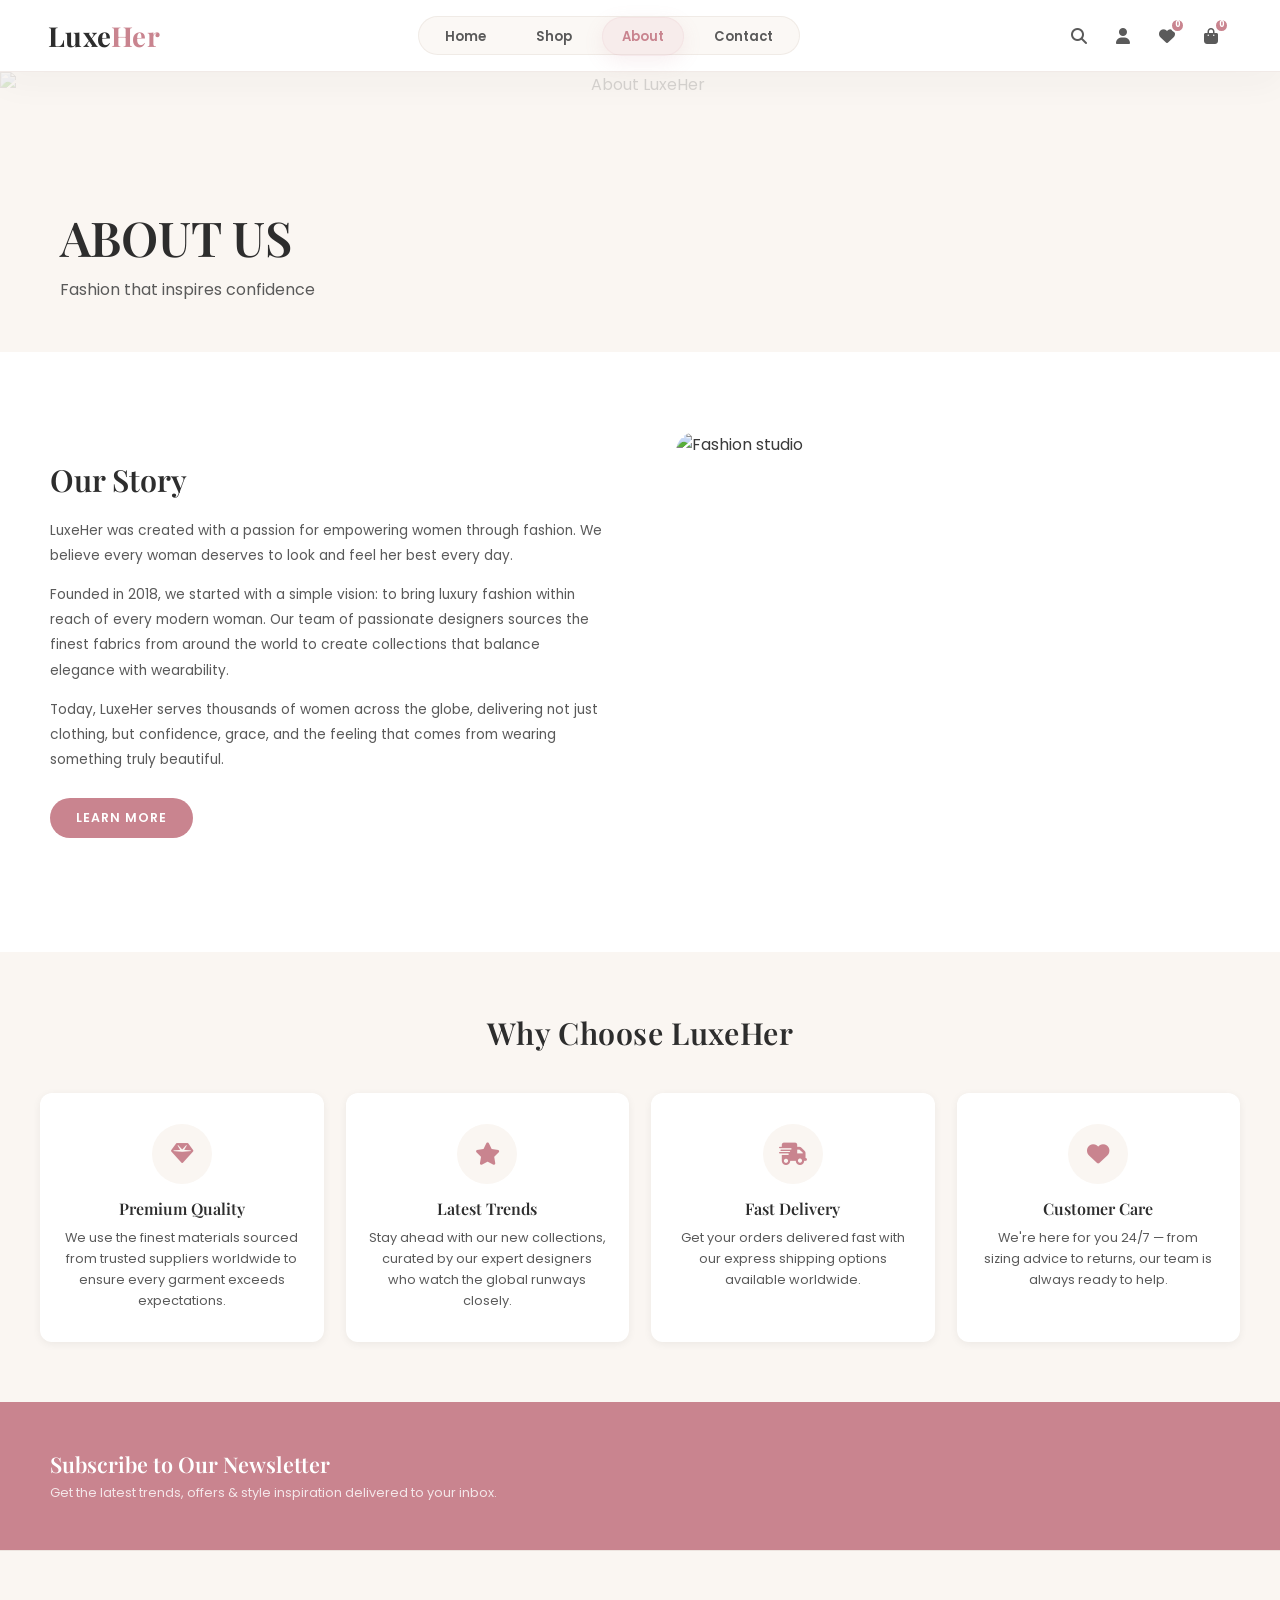
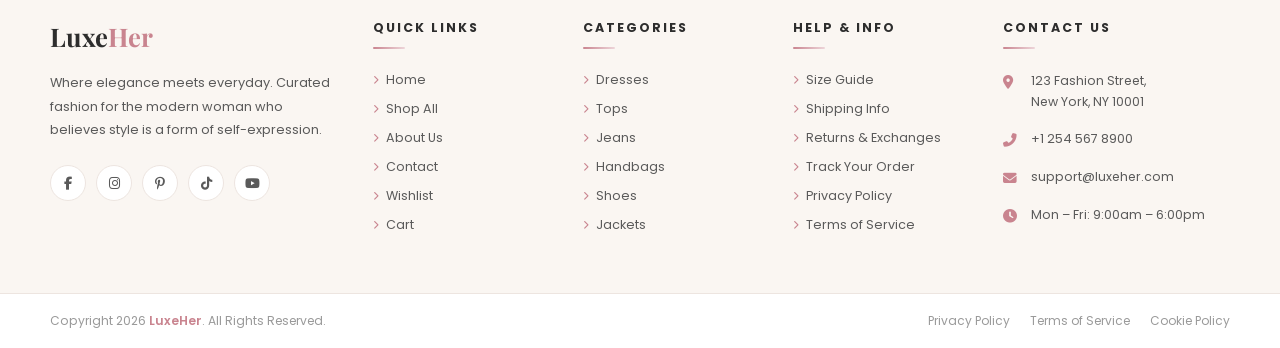
==== about.html @ 07e58bef "done" ====
<!DOCTYPE html>
<html lang="en">
<head>
<meta charset="UTF-8" />
<meta name="viewport" content="width=device-width, initial-scale=1.0" />
<title>About Us – LuxeHer</title>
<link rel="stylesheet" href="css/style.css" />
<link rel="stylesheet" href="https://cdnjs.cloudflare.com/ajax/libs/font-awesome/6.5.0/css/all.min.css" />
</head>
<body>

<!-- ── NAVBAR ── -->
<nav class="navbar">
  <a href="index.html" class="nav-logo">Luxe<span>Her</span></a>
  <ul class="nav-links">
    <li><a href="index.html">Home</a></li>
    <li><a href="shop.html">Shop</a></li>
    <li><a href="index.html#about-section" class="active">About</a></li>
    <li><a href="index.html#contact-section">Contact</a></li>
  </ul>
  <div class="nav-icons">
    <a href="#"><i class="fas fa-search"></i></a>
    <a href="#"><i class="fas fa-user"></i></a>
    <a href="wishlist.html" class="wishlist-icon" style="position:relative">
      <i class="fas fa-heart"></i>
      <span class="wishlist-count">0</span>
    </a>
    <a href="cart.html" class="cart-icon" style="position:relative">
      <i class="fas fa-shopping-bag"></i>
      <span class="cart-count">0</span>
    </a>
  </div>
  <div class="hamburger"><span></span><span></span><span></span></div>
</nav>
<div class="mobile-menu">
  <a href="index.html">Home</a>
  <a href="shop.html">Shop</a>
  <a href="index.html#about-section">About</a>
  <a href="index.html#contact-section">Contact</a>
  <a href="wishlist.html">Wishlist</a>
  <a href="cart.html">Cart</a>
</div>

<!-- ── ABOUT HERO BANNER ── -->
<div class="page-banner" style="min-height:280px; display:flex; align-items:flex-end; padding:0;">
  <img src="https://images.unsplash.com/photo-1558618666-fcd25c85cd64?w=1400&q=70" alt="About LuxeHer" />
  <div class="page-banner-inner" style="padding:50px 60px; text-align:left;">
    <h1 style="text-align:left; font-size:3rem;">ABOUT US</h1>
    <p style="text-align:left; font-size:1rem; color:var(--text);">Fashion that inspires confidence</p>
  </div>
</div>

<!-- ── OUR STORY ── -->
<section class="about-section">
  <div class="about-two-col">
    <div class="about-story fade-in">
      <h2>Our Story</h2>
      <p>LuxeHer was created with a passion for empowering women through fashion. We believe every woman deserves to look and feel her best every day.</p>
      <p>Founded in 2018, we started with a simple vision: to bring luxury fashion within reach of every modern woman. Our team of passionate designers sources the finest fabrics from around the world to create collections that balance elegance with wearability.</p>
      <p>Today, LuxeHer serves thousands of women across the globe, delivering not just clothing, but confidence, grace, and the feeling that comes from wearing something truly beautiful.</p>
      <a href="shop.html" class="btn-primary" style="margin-top:12px; display:inline-block;">LEARN MORE</a>
    </div>
    <div class="about-img fade-in">
      <img src="https://images.unsplash.com/photo-1558618666-fcd25c85cd64?w=800&q=80" alt="Fashion studio" />
    </div>
  </div>
</section>

<!-- ── FEATURE CARDS ── -->
<section class="about-features">
  <div style="max-width:1280px; margin:0 auto;">
    <h2 class="section-title fade-in">Why Choose LuxeHer</h2>
    <div class="about-features-grid">
      <div class="about-feature-card fade-in">
        <div class="about-feature-icon"><i class="fas fa-gem"></i></div>
        <div class="about-feature-title">Premium Quality</div>
        <p class="about-feature-desc">We use the finest materials sourced from trusted suppliers worldwide to ensure every garment exceeds expectations.</p>
      </div>
      <div class="about-feature-card fade-in">
        <div class="about-feature-icon"><i class="fas fa-star"></i></div>
        <div class="about-feature-title">Latest Trends</div>
        <p class="about-feature-desc">Stay ahead with our new collections, curated by our expert designers who watch the global runways closely.</p>
      </div>
      <div class="about-feature-card fade-in">
        <div class="about-feature-icon"><i class="fas fa-shipping-fast"></i></div>
        <div class="about-feature-title">Fast Delivery</div>
        <p class="about-feature-desc">Get your orders delivered fast with our express shipping options available worldwide.</p>
      </div>
      <div class="about-feature-card fade-in">
        <div class="about-feature-icon"><i class="fas fa-heart"></i></div>
        <div class="about-feature-title">Customer Care</div>
        <p class="about-feature-desc">We're here for you 24/7 — from sizing advice to returns, our team is always ready to help.</p>
      </div>
    </div>
  </div>
</section>

<!-- ══ FOOTER ══ -->
<footer class="site-footer">
  <div class="footer-newsletter"><div class="container"><div class="newsletter-inner">
    <div class="newsletter-text"><h4>Subscribe to Our Newsletter</h4><p>Get the latest trends, offers &amp; style inspiration delivered to your inbox.</p></div>
  </div></div></div>
  <div class="footer-main"><div class="container"><div class="footer-grid">
    <div class="footer-col footer-brand">
      <a href="index.html" class="footer-logo">Luxe<span>Her</span></a>
      <p class="footer-brand-desc">Where elegance meets everyday. Curated fashion for the modern woman who believes style is a form of self-expression.</p>
      <div class="footer-socials">
        <a href="#" aria-label="Facebook"><i class="fab fa-facebook-f"></i></a>
        <a href="#" aria-label="Instagram"><i class="fab fa-instagram"></i></a>
        <a href="#" aria-label="Pinterest"><i class="fab fa-pinterest-p"></i></a>
        <a href="#" aria-label="TikTok"><i class="fab fa-tiktok"></i></a>
        <a href="#" aria-label="YouTube"><i class="fab fa-youtube"></i></a>
      </div>
    </div>
    <div class="footer-col"><h5 class="footer-col-title">Quick Links</h5><ul class="footer-links">
      <li><a href="index.html"><i class="fas fa-chevron-right"></i> Home</a></li>
      <li><a href="shop.html"><i class="fas fa-chevron-right"></i> Shop All</a></li>
      <li><a href="index.html#about-section"><i class="fas fa-chevron-right"></i> About Us</a></li>
      <li><a href="index.html#contact-section"><i class="fas fa-chevron-right"></i> Contact</a></li>
      <li><a href="wishlist.html"><i class="fas fa-chevron-right"></i> Wishlist</a></li>
      <li><a href="cart.html"><i class="fas fa-chevron-right"></i> Cart</a></li>
    </ul></div>
    <div class="footer-col"><h5 class="footer-col-title">Categories</h5><ul class="footer-links">
      <li><a href="shop.html"><i class="fas fa-chevron-right"></i> Dresses</a></li>
      <li><a href="shop.html"><i class="fas fa-chevron-right"></i> Handbags</a></li>
      <li><a href="shop.html"><i class="fas fa-chevron-right"></i> Shoes</a></li>
      <li><a href="shop.html"><i class="fas fa-chevron-right"></i> Tops &amp; Blouses</a></li>
      <li><a href="shop.html"><i class="fas fa-chevron-right"></i> Skirts</a></li>
      <li><a href="shop.html"><i class="fas fa-chevron-right"></i> Accessories</a></li>
    </ul></div>
    <div class="footer-col"><h5 class="footer-col-title">Help &amp; Info</h5><ul class="footer-links">
      <li><a href="#"><i class="fas fa-chevron-right"></i> Size Guide</a></li>
      <li><a href="#"><i class="fas fa-chevron-right"></i> Shipping Info</a></li>
      <li><a href="#"><i class="fas fa-chevron-right"></i> Returns &amp; Exchanges</a></li>
      <li><a href="#"><i class="fas fa-chevron-right"></i> Track Your Order</a></li>
      <li><a href="#"><i class="fas fa-chevron-right"></i> Privacy Policy</a></li>
      <li><a href="#"><i class="fas fa-chevron-right"></i> Terms of Service</a></li>
    </ul></div>
    <div class="footer-col"><h5 class="footer-col-title">Contact Us</h5>
      <ul class="footer-contact-list">
        <li><span class="fc-icon"><i class="fas fa-map-marker-alt"></i></span><span>123 Fashion Street,<br>New York, NY 10001</span></li>
        <li><span class="fc-icon"><i class="fas fa-phone-alt"></i></span><span>+1 254 567 8900</span></li>
        <li><span class="fc-icon"><i class="fas fa-envelope"></i></span><span>support@luxeher.com</span></li>
        <li><span class="fc-icon"><i class="fas fa-clock"></i></span><span>Mon – Fri: 9:00am – 6:00pm</span></li>
      </ul>
      <div class="footer-payments">
        <img src="https://upload.wikimedia.org/wikipedia/commons/thumb/2/2a/Mastercard-logo.svg/48px-Mastercard-logo.svg.png" alt="Mastercard" />
        <img src="https://upload.wikimedia.org/wikipedia/commons/thumb/5/5e/Visa_Inc._logo.svg/64px-Visa_Inc._logo.svg.png" alt="Visa" />
        <img src="https://upload.wikimedia.org/wikipedia/commons/thumb/b/b5/PayPal.svg/64px-PayPal.svg.png" alt="PayPal" />
      </div>
    </div>
  </div></div></div>
  <div class="footer-bottom"><div class="container"><div class="footer-bottom-inner">
    <p class="footer-copy">© 2025 <strong>LuxeHer</strong>. All Rights Reserved. Designed with <i class="fas fa-heart" style="color:var(--rose);font-size:0.7rem;"></i> for elegant women.</p>
    <div class="footer-bottom-links"><a href="#">Privacy Policy</a><a href="#">Terms of Service</a><a href="#">Cookie Policy</a></div>
  </div></div></div>
</footer>

<div class="toast" id="toast"></div>
<button class="back-to-top" aria-label="Back to top"><i class="fas fa-arrow-up"></i></button>
<script src="js/script.js"></script>
</body>
</html>
---- css/style.css ----
/* ===========================
   LuxeHer – style.css  v3
   =========================== */

@import url('https://fonts.googleapis.com/css2?family=Playfair+Display:ital,wght@0,400;0,500;0,600;0,700;1,400&family=Poppins:wght@300;400;500;600;700&display=swap');

/* ── Reset ── */
*, *::before, *::after { box-sizing: border-box; margin: 0; padding: 0; }
html { scroll-behavior: smooth; }
body { font-family: 'Poppins', sans-serif; color: #3a3a3a; background: #fff; overflow-x: hidden; }
a { text-decoration: none; color: inherit; }
ul { list-style: none; }
img { max-width: 100%; display: block; }
button { cursor: pointer; border: none; background: none; font-family: inherit; }

/* ── Design Tokens ── */
:root {
  --beige:      #FAF6F2;
  --blush:      #F0DDD6;
  --rose:       #C9848F;
  --rose-dark:  #b06d78;
  --rose-light: #EDD5D9;
  --white:      #FFFFFF;
  --dark:       #2d2d2d;
  --text:       #5a5a5a;
  --light-text: #9a9a9a;
  --border:     #ede5e0;
  --radius-sm:  6px;
  --radius-md:  12px;
  --radius-lg:  20px;
  --radius-pill:40px;
  --shadow-xs:  0 2px 8px rgba(0,0,0,0.06);
  --shadow-sm:  0 4px 20px rgba(0,0,0,0.08);
  --shadow-md:  0 8px 32px rgba(0,0,0,0.12);
  --shadow-lg:  0 16px 48px rgba(0,0,0,0.16);
  --transition: 0.3s ease;
}

/* ── Utilities ── */
.container  { max-width: 1260px; margin: 0 auto; padding: 0 40px; }
.hidden     { display: none !important; }
.section-title    { font-family: 'Playfair Display', serif; font-size: 1.9rem; font-weight: 600; color: var(--dark); text-align: center; margin-bottom: 6px; letter-spacing: 0.02em; }
.section-subtitle { font-size: 0.83rem; color: var(--light-text); text-align: center; margin-bottom: 40px; letter-spacing: 0.04em; }
.section-tag      { font-size: 0.7rem; letter-spacing: 0.2em; color: var(--rose); text-transform: uppercase; font-weight: 600; margin-bottom: 10px; display: block; }

/* Buttons */
.btn-primary { display: inline-flex; align-items: center; gap: 8px; background: var(--rose); color: #fff; padding: 11px 26px; border-radius: var(--radius-pill); font-size: 0.78rem; font-weight: 600; letter-spacing: 0.08em; text-transform: uppercase; transition: background var(--transition), transform var(--transition), box-shadow var(--transition); }
.btn-primary:hover { background: var(--rose-dark); transform: translateY(-2px); box-shadow: 0 8px 24px rgba(201,132,143,0.38); }
.btn-outline { display: inline-flex; align-items: center; gap: 8px; border: 1.5px solid #2d2d2d; color: #2d2d2d; padding: 10px 26px; border-radius: var(--radius-pill); font-size: 0.78rem; font-weight: 600; letter-spacing: 0.08em; text-transform: uppercase; transition: all var(--transition); }
.btn-outline:hover { background: var(--dark); color: #fff; }
.btn-outline-dark { display: inline-flex; align-items: center; gap: 10px; border: 1.5px solid var(--rose); color: var(--rose); padding: 12px 32px; border-radius: var(--radius-pill); font-size: 0.8rem; font-weight: 600; letter-spacing: 0.06em; transition: all var(--transition); }
.btn-outline-dark:hover { background: var(--rose); color: #fff; transform: translateY(-2px); }
.view-all-wrap { text-align: center; margin-top: 48px; }

/* Premium Luxury Button Class - Reusable for all CTAs */
.premium-btn {
  background: #D4909A;
  color: #fff;
  border: none;
  border-radius: 50px;
  font-family: inherit;
  font-weight: 600;
  letter-spacing: 0.06em;
  cursor: pointer;
  display: flex;
  align-items: center;
  justify-content: center;
  gap: 8px;
  transition: all 0.3s cubic-bezier(0.4, 0, 0.2, 1);
  box-shadow: 0 4px 16px rgba(212, 144, 154, 0.3);
}
.premium-btn:hover {
  background: #C17A87;
  transform: translateY(-3px);
  box-shadow: 0 8px 28px rgba(212, 144, 154, 0.45);
}
.premium-btn:active {
  transform: translateY(-1px);
  box-shadow: 0 4px 12px rgba(212, 144, 154, 0.3);
}

/* Fade-in */
.fade-in { opacity: 0; transform: translateY(28px); transition: opacity 0.75s ease, transform 0.75s ease; }
.fade-in.visible { opacity: 1; transform: translateY(0); }

/* ════════════════════════════
   NAVBAR – modern animated
════════════════════════════ */
.navbar {
  position: sticky; top: 0; z-index: 1000;
  background: rgba(255,255,255,0.97);
  backdrop-filter: blur(18px);
  -webkit-backdrop-filter: blur(18px);
  border-bottom: 1px solid rgba(0,0,0,0.06);
  padding: 0 48px;
  height: 68px;
  display: flex; align-items: center; justify-content: space-between;
  transition: box-shadow 0.4s ease, background 0.4s ease, height 0.3s ease;
}
.navbar.scrolled {
  box-shadow: 0 2px 24px rgba(0,0,0,0.06);
  height: 60px;
  background: rgba(255,255,255,0.99);
}
/* Logo */
.nav-logo {
  font-family: 'Playfair Display', serif;
  font-size: 1.5rem; font-weight: 700;
  color: var(--dark);
  letter-spacing: 0.01em;
  position: relative;
  transition: transform 0.3s ease;
}
.nav-logo:hover { transform: scale(1.04); }
.nav-logo span { color: var(--rose); }

/* Links */
.nav-links { display: flex; gap: 6px; align-items: center; }
.nav-links li a {
  font-size: 0.82rem; font-weight: 500;
  color: var(--text);
  padding: 7px 16px;
  border-radius: var(--radius-pill);
  position: relative;
  transition: color 0.25s ease, background 0.25s ease;
  white-space: nowrap;
}
.nav-links li a:hover { color: var(--rose); background: rgba(201,132,143,0.08); }
.nav-links li a.active { color: var(--rose); font-weight: 600; background: rgba(201,132,143,0.1); }
.nav-links li a::after { display: none; }

/* Right side */
.nav-right { display: flex; align-items: center; gap: 4px; }
.nav-icons { display: flex; gap: 2px; align-items: center; }
.nav-icon-btn {
  width: 38px; height: 38px;
  border-radius: 50%;
  display: flex; align-items: center; justify-content: center;
  font-size: 0.95rem; color: var(--text);
  position: relative;
  transition: color 0.25s ease, background 0.25s ease, transform 0.25s ease;
}
.nav-icon-btn:hover { color: var(--rose); background: rgba(201,132,143,0.1); transform: translateY(-1px); }
.nav-icon-btn.active-page { color: var(--rose); background: rgba(201,132,143,0.1); }

.cart-count, .wishlist-count {
  position: absolute; top: 3px; right: 3px;
  background: var(--rose); color: #fff;
  font-size: 0.5rem; width: 15px; height: 15px;
  border-radius: 50%; display: flex; align-items: center; justify-content: center;
  font-weight: 700;
  border: 2px solid #fff;
  transition: transform 0.2s ease;
}

/* Hamburger – animated */
.hamburger {
  display: none; flex-direction: column;
  gap: 5px; cursor: pointer; padding: 6px;
  border-radius: 8px; transition: background 0.2s ease;
}
.hamburger:hover { background: rgba(201,132,143,0.1); }
.hamburger span { width: 22px; height: 1.5px; background: var(--dark); border-radius: 2px; transition: all 0.3s ease; display: block; }
.hamburger.open span:nth-child(1) { transform: translateY(6.5px) rotate(45deg); }
.hamburger.open span:nth-child(2) { opacity: 0; transform: scaleX(0); }
.hamburger.open span:nth-child(3) { transform: translateY(-6.5px) rotate(-45deg); }

/* Mobile menu – slide down */
.mobile-menu {
  display: none; position: fixed;
  top: 68px; left: 0; right: 0;
  background: rgba(255,255,255,0.98);
  backdrop-filter: blur(16px);
  padding: 16px 24px 20px;
  border-bottom: 1px solid var(--border);
  z-index: 999;
  box-shadow: 0 8px 32px rgba(0,0,0,0.08);
  transform: translateY(-8px);
  opacity: 0;
  transition: transform 0.3s ease, opacity 0.3s ease;
}
.mobile-menu.open {
  display: block;
  transform: translateY(0);
  opacity: 1;
}
.mobile-menu a {
  display: flex; align-items: center; gap: 12px;
  padding: 12px 10px;
  font-size: 0.88rem; font-weight: 500;
  color: var(--text);
  border-radius: 10px;
  transition: color 0.2s ease, background 0.2s ease, padding-left 0.2s ease;
}
.mobile-menu a i { color: var(--rose); width: 16px; text-align: center; font-size: 0.85rem; }
.mobile-menu a:hover { color: var(--rose); background: rgba(201,132,143,0.07); padding-left: 14px; }

/* ════════════════════════════
   HERO – static full-background
════════════════════════════ */
.hero {
  position: relative;
  height: 560px;
  overflow: hidden;
  display: flex;
  align-items: center;
}
.hero-bg-img {
  position: absolute;
  inset: 0;
  width: 100%;
  height: 100%;
  object-fit: cover;
  object-position: center top;
  z-index: 0;
}
.hero-overlay {
  position: absolute;
  inset: 0;
  background: linear-gradient(
    90deg,
    rgba(0,0,0,0.55) 0%,
    rgba(0,0,0,0.30) 55%,
    rgba(0,0,0,0.06) 100%
  );
  z-index: 1;
}
.hero-content-wrap {
  position: relative;
  z-index: 2;
  padding: 0 80px;
  max-width: 620px;
}
.hero-tag {
  font-size: 0.68rem;
  letter-spacing: 0.2em;
  color: rgba(255,255,255,0.85);
  text-transform: uppercase;
  font-weight: 600;
  margin-bottom: 16px;
  display: block;
}
.hero-title {
  font-family: 'Playfair Display', serif;
  font-size: 3rem;
  font-weight: 600;
  line-height: 1.18;
  color: #fff;
  margin-bottom: 18px;
}
.hero-desc {
  font-size: 0.88rem;
  color: rgba(255,255,255,0.82);
  line-height: 1.75;
  max-width: 380px;
  margin-bottom: 32px;
}
.hero-btns {
  display: flex;
  gap: 14px;
  flex-wrap: wrap;
}
.btn-outline--light {
  border-color: rgba(255,255,255,0.75);
  color: #fff;
}
.btn-outline--light:hover {
  background: rgba(255,255,255,0.15);
  border-color: #fff;
  color: #fff;
}

/* ════════════════════════════
   SHOP BY CATEGORY
════════════════════════════ */
.categories { padding: 80px 0; background: #fff; }
.categories-grid { display: grid; grid-template-columns: repeat(3,1fr); gap: 18px; }
.category-card { position: relative; border-radius: var(--radius-md); overflow: hidden; cursor: pointer; box-shadow: var(--shadow-sm); transition: box-shadow var(--transition), transform var(--transition); }
.category-card:hover { box-shadow: var(--shadow-md); transform: translateY(-5px); }
.category-card img { width: 100%; height: 300px; object-fit: cover; transition: transform 0.7s ease; }
.category-card:hover img { transform: scale(1.09); }
.category-overlay { position: absolute; inset: 0; background: linear-gradient(to top, rgba(0,0,0,0.58) 0%, transparent 60%); display: flex; flex-direction: column; justify-content: flex-end; padding: 26px; color: #fff; }
.category-name { font-family: 'Playfair Display', serif; font-size: 1.35rem; font-weight: 600; margin-bottom: 6px; letter-spacing: 0.04em; }
.category-link { font-size: 0.75rem; font-weight: 500; letter-spacing: 0.06em; display: flex; align-items: center; gap: 6px; opacity: 0; transform: translateY(6px); transition: all var(--transition); }
.category-card:hover .category-link { opacity: 1; transform: translateY(0); gap: 12px; color: var(--rose-light); }

/* ════════════════════════════
   PRODUCT CARDS + GRID
════════════════════════════ */
.new-collection { padding: 80px 0; background: #fff; }
.collection-tabs { display: flex; justify-content: center; gap: 2px; margin-bottom: 40px; background: var(--beige); padding: 5px; border-radius: 40px; width: fit-content; margin-left: auto; margin-right: auto; }
.tab-btn { padding: 7px 22px; border-radius: 30px; font-size: 0.8rem; font-weight: 500; color: var(--light-text); transition: all var(--transition); }
.tab-btn.active { background: var(--rose); color: #fff; box-shadow: 0 2px 12px rgba(201,132,143,0.3); }
.tab-btn:hover:not(.active) { color: var(--dark); background: rgba(255,255,255,0.6); }

.products-grid { display: grid; grid-template-columns: repeat(4,1fr); gap: 22px; }

.product-card { border-radius: var(--radius-md); overflow: hidden; background: #fff; border: 1px solid var(--border); transition: box-shadow var(--transition), transform var(--transition), border-color var(--transition); display: flex; flex-direction: column; }
.product-card:hover { box-shadow: var(--shadow-md); transform: translateY(-5px); border-color: transparent; }
.product-img-wrap { position: relative; overflow: hidden; background: var(--beige); aspect-ratio: 3/4; }
.product-img-wrap img { width: 100%; height: 100%; object-fit: cover; transition: transform 0.65s ease; }
.product-card:hover .product-img-wrap img { transform: scale(1.07); }

/* Action overlay */
.product-actions { position: absolute; top: 10px; right: 10px; display: flex; flex-direction: column; gap: 7px; opacity: 0; transform: translateX(10px); transition: all var(--transition); }
.product-card:hover .product-actions { opacity: 1; transform: translateX(0); }
.action-btn { width: 32px; height: 32px; border-radius: 50%; background: #fff; display: flex; align-items: center; justify-content: center; color: var(--dark); font-size: 0.8rem; transition: all 0.25s ease; box-shadow: var(--shadow-xs); }
.action-btn:hover, .action-btn.wishlisted { background: var(--rose); color: #fff; transform: scale(1.1); }

.product-badge { position: absolute; top: 10px; left: 10px; font-size: 0.63rem; font-weight: 700; letter-spacing: 0.07em; padding: 4px 10px; border-radius: 20px; color: #fff; text-transform: uppercase; z-index: 2; }
.product-badge.sale { background: var(--rose); }
.product-badge.new  { background: var(--dark); }

.product-info { padding: 13px 14px 10px; flex: 1; display: flex; flex-direction: column; }
.product-name { font-size: 0.86rem; font-weight: 500; color: var(--dark); margin-bottom: 4px; transition: color var(--transition); line-height: 1.4; }
.product-card:hover .product-name { color: var(--rose); }
.product-rating { display: flex; align-items: center; gap: 4px; margin-bottom: 5px; }
.stars { color: var(--rose); font-size: 0.72rem; letter-spacing: 1px; }
.rating-count { font-size: 0.7rem; color: var(--light-text); }
.product-price { font-size: 0.88rem; color: var(--dark); font-weight: 700; display: flex; align-items: center; gap: 8px; }
.product-price .old-price { font-size: 0.76rem; color: var(--light-text); font-weight: 400; text-decoration: line-through; }

/* Add to Cart button on product cards - Premium Luxury Design */
.product-card-atc {
  width: calc(100% - 28px);
  margin: auto 14px 14px;
  padding: 11px 0;
  font-size: 0.76rem;
  text-transform: uppercase;
}
.product-card-atc.premium-btn,
.product-card-atc {
  background: #D4909A;
}
.product-card-atc:hover {
  background: #C17A87;
}
.product-card-atc i { font-size: 0.78rem; margin-right: 2px; }

/* ════════════════════════════
   SUMMER BANNER
════════════════════════════ */
.summer-banner { position: relative; height: 360px; overflow: hidden; }
.summer-banner img { width: 100%; height: 100%; object-fit: cover; transition: transform 9s ease; }
.summer-banner:hover img { transform: scale(1.04); }
.summer-overlay { position: absolute; inset: 0; background: linear-gradient(90deg, rgba(0,0,0,0.55) 0%, rgba(0,0,0,0.15) 70%); display: flex; flex-direction: column; justify-content: center; padding: 0 80px; color: #fff; }
.summer-tag { font-size: 0.72rem; letter-spacing: 0.22em; text-transform: uppercase; margin-bottom: 10px; opacity: 0.9; }
.summer-title { font-family: 'Playfair Display', serif; font-size: 2.6rem; font-weight: 700; line-height: 1.18; margin-bottom: 8px; }
.summer-sub { font-size: 1.05rem; font-weight: 300; margin-bottom: 28px; letter-spacing: 0.1em; }
.summer-btn { display: inline-flex; align-items: center; align-self: flex-start; background: var(--rose); color: #fff; padding: 11px 30px; border-radius: var(--radius-pill); font-size: 0.78rem; font-weight: 600; letter-spacing: 0.1em; text-transform: uppercase; transition: all var(--transition); width: auto; }
.summer-btn:hover { background: #fff; color: var(--rose); transform: translateY(-2px); }

/* ════════════════════════════
   ABOUT LANDING
════════════════════════════ */
.about-landing { padding: 100px 0; background: var(--beige); }
.about-landing-grid { display: grid; grid-template-columns: 1fr 1fr; gap: 80px; align-items: center; }
.about-landing-img { position: relative; }
.about-landing-img img { width: 100%; height: 500px; object-fit: cover; border-radius: var(--radius-lg); box-shadow: var(--shadow-md); transition: transform 0.6s ease; }
.about-landing-img:hover img { transform: scale(1.015); }
.about-img-badge { position: absolute; bottom: -18px; right: -18px; background: var(--rose); color: #fff; border-radius: var(--radius-md); padding: 18px 22px; text-align: center; box-shadow: 0 8px 28px rgba(201,132,143,0.42); }
.badge-num  { display: block; font-family: 'Playfair Display', serif; font-size: 1.9rem; font-weight: 700; line-height: 1; }
.badge-text { display: block; font-size: 0.68rem; letter-spacing: 0.06em; margin-top: 4px; opacity: 0.9; }
.about-landing-title { font-family: 'Playfair Display', serif; font-size: 2.1rem; font-weight: 600; color: var(--dark); margin-bottom: 16px; line-height: 1.28; }
.about-landing-desc { font-size: 0.86rem; color: var(--text); line-height: 1.82; margin-bottom: 28px; }
.about-stats { display: flex; gap: 32px; margin-bottom: 32px; padding-bottom: 28px; border-bottom: 1px solid var(--border); }
.stat-num   { display: block; font-family: 'Playfair Display', serif; font-size: 1.7rem; font-weight: 700; color: var(--rose); }
.stat-label { display: block; font-size: 0.7rem; color: var(--light-text); margin-top: 2px; letter-spacing: 0.03em; }
.about-landing-values { display: grid; grid-template-columns: 1fr 1fr; gap: 12px; margin-bottom: 28px; }
.about-value-card { display: flex; align-items: center; gap: 12px; padding: 13px 15px; background: #fff; border-radius: var(--radius-sm); box-shadow: var(--shadow-xs); border: 1px solid transparent; transition: all var(--transition); }
.about-value-card:hover { transform: translateY(-3px); box-shadow: var(--shadow-sm); border-color: var(--rose-light); }
.av-icon { width: 38px; height: 38px; border-radius: 50%; background: var(--beige); display: flex; align-items: center; justify-content: center; font-size: 0.95rem; color: var(--rose); flex-shrink: 0; transition: background var(--transition), color var(--transition); }
.about-value-card:hover .av-icon { background: var(--rose); color: #fff; }
.av-text strong { display: block; font-size: 0.8rem; font-weight: 600; color: var(--dark); }
.av-text span   { font-size: 0.72rem; color: var(--light-text); }

/* ════════════════════════════
   TESTIMONIALS
════════════════════════════ */
.testimonials { padding: 80px 0; background: #fff; }
.testimonials-grid { display: grid; grid-template-columns: repeat(3,1fr); gap: 22px; }
.testimonial-card { background: var(--beige); border-radius: var(--radius-md); padding: 32px 26px; position: relative; overflow: hidden; transition: box-shadow var(--transition), transform var(--transition); border: 1px solid transparent; }
.testimonial-card::before { content: '"'; font-family: 'Playfair Display', serif; font-size: 5rem; color: var(--rose); opacity: 0.12; position: absolute; top: -4px; left: 18px; line-height: 1; pointer-events: none; }
.testimonial-card:hover { box-shadow: var(--shadow-md); transform: translateY(-5px); border-color: var(--rose-light); }
.testimonial-stars { color: var(--rose); font-size: 0.88rem; margin-bottom: 14px; letter-spacing: 2px; }
.testimonial-text { font-size: 0.86rem; color: var(--text); line-height: 1.76; margin-bottom: 20px; font-style: italic; }
.testimonial-author-row { display: flex; align-items: center; gap: 10px; }
.t-avatar { width: 34px; height: 34px; border-radius: 50%; background: var(--rose); color: #fff; font-size: 0.88rem; font-weight: 700; display: flex; align-items: center; justify-content: center; flex-shrink: 0; }
.testimonial-author { font-size: 0.82rem; font-weight: 600; color: var(--dark); }

/* ════════════════════════════
   CONTACT LANDING – centered form over background
════════════════════════════ */
.contact-landing {
  position: relative;
  overflow: hidden;
  padding: 100px 20px;
  display: flex;
  align-items: center;
  justify-content: center;
  min-height: 620px;
}
.contact-bg {
  position: absolute;
  inset: 0;
  background-size: cover;
  background-position: center center;
  background-repeat: no-repeat;
  z-index: 0;
  transition: transform 10s ease;
}
.contact-landing:hover .contact-bg { transform: scale(1.04); }
.contact-bg-overlay {
  position: absolute;
  inset: 0;
  background: rgba(255, 240, 235, 0.25);
  z-index: 1;
}

/* ── Centered form wrapper ── */
.contact-form-center {
  position: relative;
  z-index: 2;
  width: 100%;
  max-width: 600px;
  margin: 0 auto;
}

/* ── Glass form card ── */
.contact-form-card {
  background: rgba(255, 255, 255, 0.72);
  backdrop-filter: blur(22px);
  -webkit-backdrop-filter: blur(22px);
  border: 1px solid rgba(255, 255, 255, 0.85);
  border-radius: 24px;
  padding: 48px 44px 40px;
  box-shadow:
    0 24px 64px rgba(0, 0, 0, 0.12),
    inset 0 1px 0 rgba(255,255,255,0.9);
  text-align: center;
}

.contact-card-title {
  font-family: 'Playfair Display', serif;
  font-size: 2.2rem;
  font-weight: 700;
  color: var(--dark);
  letter-spacing: 0.06em;
  margin-bottom: 8px;
}
.contact-card-sub {
  font-size: 0.82rem;
  color: var(--light-text);
  margin-bottom: 28px;
  line-height: 1.6;
}

/* form rows & groups */
.contact-form-row {
  display: grid;
  grid-template-columns: 1fr 1fr;
  gap: 14px;
}
.contact-form-group {
  margin-bottom: 14px;
  text-align: left;
}
.contact-form-group label {
  display: block;
  font-size: 0.68rem;
  font-weight: 700;
  text-transform: uppercase;
  letter-spacing: 0.12em;
  color: var(--light-text);
  margin-bottom: 7px;
}
.contact-form-group input,
.contact-form-group textarea {
  width: 100%;
  padding: 12px 16px;
  background: #fff;
  border: 1.5px solid var(--border);
  border-radius: 10px;
  font-family: inherit;
  font-size: 0.85rem;
  color: var(--dark);
  outline: none;
  resize: none;
  transition: background var(--transition), border-color var(--transition), box-shadow var(--transition);
}
.contact-form-group input::placeholder,
.contact-form-group textarea::placeholder {
  color: #bbb;
}
.contact-form-group input:focus,
.contact-form-group textarea:focus {
  background: #fff;
  border-color: var(--rose);
  box-shadow: 0 0 0 3px rgba(201,132,143,0.18);
}
.contact-form-group textarea { height: 110px; }

/* Contact Form Submit button - Premium Luxury Design */
.contact-submit-btn {
  width: 100%;
  margin-top: 6px;
  padding: 14px 28px;
  font-size: 0.85rem;
  text-transform: uppercase;
  background: #D4909A;
  color: #fff;
  border: none;
  border-radius: 50px;
  font-family: inherit;
  font-weight: 600;
  letter-spacing: 0.08em;
  cursor: pointer;
  display: flex;
  align-items: center;
  justify-content: center;
  gap: 10px;
  transition: all 0.3s cubic-bezier(0.4, 0, 0.2, 1);
  box-shadow: 0 4px 16px rgba(212, 144, 154, 0.3);
}
.contact-submit-btn:hover {
  background: #C17A87;
  transform: translateY(-3px);
  box-shadow: 0 8px 28px rgba(212, 144, 154, 0.45);
}
.contact-submit-btn:active {
  transform: translateY(-1px);
  box-shadow: 0 4px 12px rgba(212, 144, 154, 0.3);
}

/* ════════════════════════════
   FEATURES BAR
════════════════════════════ */
.features-bar { background: var(--rose); padding: 32px 0; }
.features-grid { display: grid; grid-template-columns: repeat(4,1fr); gap: 16px; }
.feature-item { display: flex; align-items: center; gap: 14px; color: #fff; transition: transform var(--transition); }
.feature-item:hover { transform: translateY(-3px); }
.feature-icon { font-size: 1.6rem; flex-shrink: 0; }
.feature-title { font-size: 0.8rem; font-weight: 700; letter-spacing: 0.04em; }
.feature-desc  { font-size: 0.7rem; opacity: 0.88; margin-top: 2px; }

/* ════════════════════════════
   BEAUTIFUL FOOTER – Light Theme
════════════════════════════ */

/* Newsletter strip */
.footer-newsletter { background: var(--rose); padding: 48px 0; }
.newsletter-inner { display: flex; align-items: center; justify-content: space-between; gap: 40px; flex-wrap: wrap; }
.newsletter-text h4 { font-family: 'Playfair Display', serif; font-size: 1.35rem; font-weight: 600; color: #fff; margin-bottom: 6px; }
.newsletter-text p  { font-size: 0.8rem; color: rgba(255,255,255,0.8); }
.newsletter-form { display: flex; gap: 0; flex: 0 0 auto; max-width: 100%; }
.newsletter-form input { flex: 1; padding: 13px 20px; border: none; border-radius: var(--radius-pill) 0 0 var(--radius-pill); font-family: inherit; font-size: 0.82rem; background: rgba(255,255,255,0.25); color: #fff; outline: none; border: 1px solid rgba(255,255,255,0.35); border-right: none; transition: all var(--transition); }
.newsletter-form input::placeholder { color: rgba(255,255,255,0.65); }
.newsletter-form input:focus { background: rgba(255,255,255,0.35); border-color: #fff; }
.newsletter-form button {
  padding: 13px 28px;
  background: #D4909A;
  color: #fff;
  border: none;
  border-radius: 50px;
  font-size: 0.75rem;
  font-weight: 600;
  letter-spacing: 0.08em;
  cursor: pointer;
  transition: all 0.3s cubic-bezier(0.4, 0, 0.2, 1);
  white-space: nowrap;
  box-shadow: 0 4px 16px rgba(212, 144, 154, 0.3);
}
.newsletter-form button:hover {
  background: #C17A87;
  transform: translateY(-2px);
  box-shadow: 0 8px 28px rgba(212, 144, 154, 0.45);
}
.newsletter-form button:active {
  transform: translateY(0);
  box-shadow: 0 4px 12px rgba(212, 144, 154, 0.3);
}

/* Main footer grid */
.footer-main { background: var(--beige); padding: 68px 0 44px; border-top: 1px solid var(--border); }
.footer-grid { display: grid; grid-template-columns: 2fr 1.2fr 1.2fr 1.2fr 1.6fr; gap: 40px; }

/* Footer columns */
.footer-col-title { font-size: 0.78rem; font-weight: 700; text-transform: uppercase; letter-spacing: 0.16em; color: var(--dark); margin-bottom: 22px; position: relative; padding-bottom: 12px; }
.footer-col-title::after { content:''; position:absolute; bottom:0; left:0; width:32px; height:2.5px; background: linear-gradient(90deg, var(--rose), var(--rose-light)); border-radius:2px; }

/* Brand col */
.footer-logo { font-family: 'Playfair Display', serif; font-size: 1.6rem; font-weight: 700; color: var(--dark); display: inline-block; margin-bottom: 18px; }
.footer-logo span { color: var(--rose); }
.footer-brand-desc { font-size: 0.8rem; color: var(--text); line-height: 1.82; margin-bottom: 24px; }
.footer-socials { display: flex; gap: 10px; }
.footer-socials a { width: 36px; height: 36px; border-radius: 50%; background: #fff; display: flex; align-items: center; justify-content: center; color: var(--text); font-size: 0.82rem; transition: all var(--transition); border: 1px solid var(--border); }
.footer-socials a:hover { background: var(--rose); color: #fff; border-color: var(--rose); transform: translateY(-3px); box-shadow: 0 4px 16px rgba(201,132,143,0.4); }

/* Footer nav links */
.footer-links { display: flex; flex-direction: column; gap: 11px; }
.footer-links a { font-size: 0.79rem; color: var(--text); display: flex; align-items: center; gap: 7px; transition: color var(--transition), gap var(--transition), padding-left var(--transition); }
.footer-links a i { font-size: 0.55rem; color: var(--rose); transition: transform var(--transition); }
.footer-links a:hover { color: var(--rose); gap: 10px; padding-left: 2px; }
.footer-links a:hover i { transform: translateX(2px); }

/* Footer contact */
.footer-contact-list { display: flex; flex-direction: column; gap: 16px; margin-bottom: 22px; }
.footer-contact-list li { display: flex; align-items: flex-start; gap: 12px; }
.fc-icon { color: var(--rose); font-size: 0.85rem; flex-shrink: 0; margin-top: 2px; width: 16px; }
.footer-contact-list span:last-child { font-size: 0.78rem; color: var(--text); line-height: 1.65; }

/* Payment icons */
.footer-payments { display: flex; align-items: center; gap: 10px; flex-wrap: wrap; margin-top: 8px; }
.footer-payments img { height: 24px; width: auto; filter: grayscale(0.2); transition: filter var(--transition); border-radius: 3px; }
.footer-payments img:hover { filter: grayscale(0); }

/* Bottom bar */
.footer-bottom { background: #fff; padding: 18px 0; border-top: 1px solid var(--border); }
.footer-bottom-inner { display: flex; align-items: center; justify-content: space-between; flex-wrap: wrap; gap: 10px; }
.footer-copy { font-size: 0.76rem; color: var(--light-text); }
.footer-copy strong { color: var(--rose); font-weight: 600; }
.footer-bottom-links { display: flex; gap: 20px; }
.footer-bottom-links a { font-size: 0.75rem; color: var(--light-text); transition: color var(--transition); }
.footer-bottom-links a:hover { color: var(--rose); }

/* ════════════════════════════
   CHECKOUT PAGE
════════════════════════════ */
.checkout-section { padding: 48px 0 80px; }
.checkout-layout { display: grid; grid-template-columns: 1.3fr 1fr; gap: 40px; align-items: start; }
.checkout-form-card { background: #fff; border-radius: var(--radius-md); border: 1px solid var(--border); padding: 32px; }
.checkout-form-card h3 { font-family: 'Playfair Display', serif; font-size: 1.2rem; font-weight: 600; color: var(--dark); margin-bottom: 22px; padding-bottom: 14px; border-bottom: 1px solid var(--border); display: flex; align-items: center; gap: 10px; }
.checkout-form-card h3 .step-num { width: 28px; height: 28px; border-radius: 50%; background: var(--rose); color: #fff; display: flex; align-items: center; justify-content: center; font-family: 'Poppins', sans-serif; font-size: 0.75rem; font-weight: 700; flex-shrink: 0; }
.checkout-row { display: grid; grid-template-columns: 1fr 1fr; gap: 14px; }
.checkout-group { margin-bottom: 16px; }
.checkout-group label { display: block; font-size: 0.7rem; font-weight: 700; text-transform: uppercase; letter-spacing: 0.1em; color: var(--light-text); margin-bottom: 7px; }
.checkout-group input, .checkout-group select { width: 100%; padding: 11px 15px; background: #fff; border: 1.5px solid var(--border); border-radius: 8px; font-family: inherit; font-size: 0.84rem; color: var(--dark); outline: none; transition: border-color var(--transition), box-shadow var(--transition); }
.checkout-group input:focus, .checkout-group select:focus { border-color: var(--rose); box-shadow: 0 0 0 3px rgba(201,132,143,0.15); }
.checkout-group input::placeholder { color: #bbb; }
.payment-methods { display: flex; gap: 10px; margin-bottom: 18px; flex-wrap: wrap; }
.payment-method { flex: 1; min-width: 100px; padding: 12px; border: 1.5px solid var(--border); border-radius: 8px; display: flex; align-items: center; justify-content: center; gap: 8px; cursor: pointer; transition: all var(--transition); font-size: 0.8rem; font-weight: 600; color: var(--text); }
.payment-method:hover, .payment-method.active { border-color: var(--rose); background: rgba(201,132,143,0.05); color: var(--rose); }
.payment-method i { font-size: 1.1rem; }
.checkout-summary { background: #fff; border-radius: var(--radius-md); border: 1px solid var(--border); padding: 28px; position: sticky; top: 78px; }
.checkout-summary h3 { font-family: 'Playfair Display', serif; font-size: 1.15rem; font-weight: 600; color: var(--dark); margin-bottom: 18px; padding-bottom: 14px; border-bottom: 1px solid var(--border); }
.checkout-item { display: flex; align-items: center; gap: 14px; padding: 12px 0; border-bottom: 1px solid var(--border); }
.checkout-item-img { width: 56px; height: 68px; border-radius: 6px; overflow: hidden; flex-shrink: 0; background: var(--beige); }
.checkout-item-img img { width: 100%; height: 100%; object-fit: cover; }
.checkout-item-info { flex: 1; }
.checkout-item-name { font-size: 0.82rem; font-weight: 600; color: var(--dark); margin-bottom: 2px; }
.checkout-item-meta { font-size: 0.72rem; color: var(--light-text); }
.checkout-item-price { font-size: 0.86rem; font-weight: 700; color: var(--rose); }
.checkout-totals { margin-top: 16px; }
.checkout-totals .summary-row { margin-bottom: 8px; }
.btn-place-order { width: 100%; background: var(--rose); color: #fff; padding: 14px; border-radius: 8px; font-size: 0.84rem; font-weight: 700; letter-spacing: 0.07em; text-transform: uppercase; transition: all var(--transition); margin-top: 8px; display: flex; align-items: center; justify-content: center; gap: 8px; border: none; cursor: pointer; font-family: inherit; }
.btn-place-order:hover { background: var(--rose-dark); transform: translateY(-2px); box-shadow: 0 8px 24px rgba(201,132,143,0.38); }
.checkout-secure { display: flex; align-items: center; justify-content: center; gap: 6px; font-size: 0.72rem; color: var(--light-text); margin-top: 12px; }
.checkout-secure i { color: #4caf50; }
.page-banner-simple { background: var(--beige); padding: 36px 40px; border-bottom: 1px solid var(--border); }
.page-banner-simple h1 { font-family: 'Playfair Display', serif; font-size: 2rem; font-weight: 600; color: var(--dark); margin-top: 8px; }

/* ════════════════════════════
   SHOP PAGE BANNER
════════════════════════════ */
.page-banner { background: var(--beige); padding: 54px 40px; text-align: center; position: relative; overflow: hidden; }
.page-banner img { position: absolute; inset: 0; width: 100%; height: 100%; object-fit: cover; opacity: 0.18; }
.page-banner-inner { position: relative; z-index: 1; }
.page-banner h1 { font-family: 'Playfair Display', serif; font-size: 2.6rem; font-weight: 600; color: var(--dark); margin-bottom: 8px; }
.page-banner p { font-size: 0.83rem; color: var(--text); }

/* Breadcrumb */
.breadcrumb { display: flex; gap: 8px; align-items: center; font-size: 0.76rem; color: var(--light-text); }
.breadcrumb a:hover { color: var(--rose); }
.breadcrumb span { color: var(--rose); }
.breadcrumb i { font-size: 0.55rem; }

/* ════════════════════════════
   SHOP PAGE
════════════════════════════ */
.shop-section { padding: 50px 40px; max-width: 1260px; margin: 0 auto; }
.shop-filters { display: flex; align-items: center; gap: 18px; margin-bottom: 36px; padding: 14px 22px; background: var(--beige); border-radius: var(--radius-sm); }
.filter-group { display: flex; align-items: center; gap: 10px; }
.filter-label { font-size: 0.74rem; font-weight: 700; color: var(--dark); text-transform: uppercase; letter-spacing: 0.08em; }
.filter-select { padding: 7px 30px 7px 12px; border: 1.5px solid var(--border); border-radius: var(--radius-sm); font-family: inherit; font-size: 0.8rem; color: var(--dark); background: #fff url("data:image/svg+xml,%3Csvg xmlns='http://www.w3.org/2000/svg' width='10' height='6'%3E%3Cpath d='M0 0l5 6 5-6z' fill='%23888'/%3E%3C/svg%3E") no-repeat right 10px center; appearance: none; cursor: pointer; transition: border-color var(--transition); }
.filter-select:focus { outline: none; border-color: var(--rose); }
.filter-divider { width: 1px; height: 26px; background: var(--border); }
.shop-grid { display: grid; grid-template-columns: repeat(4,1fr); gap: 22px; }
.pagination { display: flex; justify-content: center; gap: 8px; margin-top: 56px; }
.page-btn { width: 36px; height: 36px; border-radius: 50%; display: flex; align-items: center; justify-content: center; font-size: 0.8rem; border: 1.5px solid var(--border); color: var(--dark); transition: all var(--transition); cursor: pointer; }
.page-btn.active, .page-btn:hover { background: var(--rose); color: #fff; border-color: var(--rose); }

/* ════════════════════════════
   PRODUCT DETAIL PAGE
════════════════════════════ */
.breadcrumb-bar { padding: 14px 40px; background: var(--beige); border-bottom: 1px solid var(--border); }
.product-page { padding: 48px 0 80px; }
.product-layout { display: grid; grid-template-columns: 80px 1fr 1fr; gap: 36px; align-items: start; max-width: 1260px; margin: 0 auto; padding: 0 40px; }
.product-thumbs { display: flex; flex-direction: column; gap: 10px; }
.thumb-img { width: 80px; height: 96px; border-radius: var(--radius-sm); overflow: hidden; cursor: pointer; border: 2px solid transparent; transition: border-color var(--transition), transform var(--transition); }
.thumb-img img { width: 100%; height: 100%; object-fit: cover; }
.thumb-img:hover { transform: scale(1.03); }
.thumb-img.active, .thumb-img:hover { border-color: var(--rose); }
.product-main-img { border-radius: var(--radius-md); overflow: hidden; background: var(--beige); }
.product-main-img img { width: 100%; height: 560px; object-fit: cover; transition: transform 0.6s ease; }
.product-main-img:hover img { transform: scale(1.025); }
.product-details { padding-top: 4px; }
.product-detail-badge { margin-bottom: 10px; }
.product-detail-name { font-family: 'Playfair Display', serif; font-size: 1.9rem; font-weight: 600; color: var(--dark); margin-bottom: 10px; }
.current-price { font-size: 1.55rem; font-weight: 700; color: var(--rose); }
.product-detail-price { margin-bottom: 12px; }
.product-detail-rating { display: flex; align-items: center; gap: 8px; margin-bottom: 18px; font-size: 0.8rem; color: var(--light-text); flex-wrap: wrap; }
.product-detail-rating .stars { font-size: 0.9rem; color: var(--rose); }
.rating-sep { color: var(--border); }
.stock-status.in-stock { color: #4caf50; display: flex; align-items: center; gap: 4px; font-size: 0.78rem; }
.stock-status.in-stock i { font-size: 0.45rem; }
.product-desc { font-size: 0.84rem; color: var(--text); line-height: 1.8; margin-bottom: 22px; border-bottom: 1px solid var(--border); padding-bottom: 22px; }
.option-label { font-size: 0.74rem; font-weight: 700; color: var(--dark); text-transform: uppercase; letter-spacing: 0.09em; margin-bottom: 9px; }
.option-value { font-weight: 400; text-transform: none; color: var(--text); }
.color-options { display: flex; gap: 10px; margin-bottom: 18px; }
.color-swatch { width: 26px; height: 26px; border-radius: 50%; cursor: pointer; border: 2px solid transparent; transition: all var(--transition); }
.color-swatch:hover, .color-swatch.active { border-color: var(--dark); transform: scale(1.15); box-shadow: 0 0 0 2px #fff, 0 0 0 4px var(--dark); }
.size-options { display: flex; gap: 8px; margin-bottom: 18px; flex-wrap: wrap; }
.size-btn { min-width: 42px; height: 38px; padding: 0 12px; border: 1.5px solid var(--border); border-radius: var(--radius-sm); font-family: inherit; font-size: 0.8rem; cursor: pointer; transition: all var(--transition); background: #fff; color: var(--dark); }
.size-btn:hover { border-color: var(--rose); color: var(--rose); }
.size-btn.active { background: var(--rose); color: #fff; border-color: var(--rose); }
.qty-control { display: flex; align-items: center; border: 1.5px solid var(--border); border-radius: var(--radius-sm); overflow: hidden; width: fit-content; margin-bottom: 22px; }
.qty-btn { width: 40px; height: 40px; display: flex; align-items: center; justify-content: center; font-size: 1.1rem; cursor: pointer; transition: background var(--transition); color: var(--dark); }
.qty-btn:hover { background: var(--beige); }
.qty-val { width: 48px; text-align: center; font-size: 0.88rem; font-weight: 600; border-left: 1.5px solid var(--border); border-right: 1.5px solid var(--border); height: 40px; line-height: 40px; }
.product-action-btns { display: flex; flex-direction: column; gap: 10px; margin-bottom: 12px; }
.btn-addtocart {
  background: #D4909A;
  color: #fff;
  padding: 13px;
  border-radius: 50px;
  font-size: 0.83rem;
  font-weight: 600;
  letter-spacing: 0.06em;
  transition: all 0.3s cubic-bezier(0.4, 0, 0.2, 1);
  display: flex;
  align-items: center;
  justify-content: center;
  gap: 8px;
  box-shadow: 0 4px 16px rgba(212, 144, 154, 0.3);
}
.btn-addtocart:hover {
  background: #C17A87;
  transform: translateY(-3px);
  box-shadow: 0 8px 28px rgba(212, 144, 154, 0.45);
}
.btn-buynow { background: #fff; color: var(--dark); border: 1.5px solid var(--dark); padding: 12px; border-radius: var(--radius-sm); font-size: 0.83rem; font-weight: 700; letter-spacing: 0.06em; transition: all var(--transition); display: flex; align-items: center; justify-content: center; gap: 8px; }
.btn-buynow:hover { background: var(--dark); color: #fff; }
.btn-wishlist { display: flex; align-items: center; justify-content: center; gap: 8px; color: var(--light-text); font-size: 0.8rem; width: 100%; padding: 10px; border-radius: var(--radius-sm); border: 1px dashed var(--border); margin-bottom: 24px; transition: all var(--transition); }
.btn-wishlist:hover { color: var(--rose); border-color: var(--rose); background: rgba(201,132,143,0.04); }

/* Accordion */
.product-accordion { margin-bottom: 22px; border-top: 1px solid var(--border); }
.accordion-item { border-bottom: 1px solid var(--border); }
.accordion-header { width: 100%; display: flex; justify-content: space-between; align-items: center; padding: 13px 0; font-size: 0.78rem; font-weight: 700; color: var(--dark); text-transform: uppercase; letter-spacing: 0.07em; transition: color var(--transition); }
.accordion-header:hover { color: var(--rose); }
.accordion-header i { transition: transform var(--transition); font-size: 0.65rem; }
.accordion-item.open .accordion-header i { transform: rotate(180deg); }
.accordion-body { display: none; padding: 0 0 14px; font-size: 0.82rem; color: var(--text); line-height: 1.76; }
.accordion-item.open .accordion-body { display: block; }
.accordion-body ul { padding-left: 16px; list-style: disc; }
.accordion-body li { margin-bottom: 4px; }
.product-features { display: grid; grid-template-columns: repeat(4,1fr); gap: 10px; border-top: 1px solid var(--border); padding-top: 22px; }
.prod-feature { display: flex; align-items: center; gap: 8px; }
.prod-feature-icon { font-size: 1rem; color: var(--rose); }
.prod-feature-text .title { font-size: 0.7rem; font-weight: 700; color: var(--dark); }
.prod-feature-text .desc  { font-size: 0.64rem; color: var(--light-text); }
.related-section { padding: 56px 40px; max-width: 1260px; margin: 0 auto; }

/* ════════════════════════════
   CART PAGE
════════════════════════════ */
.cart-section { padding: 56px 0 80px; }
.cart-layout { display: grid; grid-template-columns: 1fr 340px; gap: 36px; align-items: start; }
.cart-items { background: #fff; border-radius: var(--radius-md); border: 1px solid var(--border); overflow: hidden; }
.cart-items-header { display: grid; grid-template-columns: 2fr 1fr 1fr 1fr auto; gap: 16px; padding: 14px 22px; background: var(--beige); font-size: 0.7rem; font-weight: 700; text-transform: uppercase; letter-spacing: 0.09em; color: var(--light-text); }
.cart-item { display: grid; grid-template-columns: 2fr 1fr 1fr 1fr auto; gap: 16px; align-items: center; padding: 18px 22px; border-top: 1px solid var(--border); transition: background var(--transition); }
.cart-item:hover { background: var(--beige); }
.cart-item-info { display: flex; align-items: center; gap: 14px; }
.cart-item-img { width: 68px; height: 84px; border-radius: var(--radius-sm); overflow: hidden; flex-shrink: 0; }
.cart-item-img img { width: 100%; height: 100%; object-fit: cover; }
.cart-item-name { font-size: 0.86rem; font-weight: 600; color: var(--dark); margin-bottom: 3px; }
.cart-item-meta { font-size: 0.72rem; color: var(--light-text); }
.cart-item-price { font-size: 0.88rem; font-weight: 600; color: var(--dark); }
.cart-item-qty { display: flex; align-items: center; border: 1.5px solid var(--border); border-radius: var(--radius-sm); overflow: hidden; width: fit-content; }
.cart-qty-btn { width: 28px; height: 28px; display: flex; align-items: center; justify-content: center; font-size: 1rem; cursor: pointer; transition: background var(--transition); color: var(--dark); }
.cart-qty-btn:hover { background: var(--beige); }
.cart-qty-val { width: 32px; text-align: center; font-size: 0.82rem; font-weight: 600; border-left: 1.5px solid var(--border); border-right: 1.5px solid var(--border); height: 28px; line-height: 28px; }
.cart-item-total { font-size: 0.88rem; font-weight: 700; color: var(--rose); }
.cart-remove-btn { width: 28px; height: 28px; border-radius: 50%; display: flex; align-items: center; justify-content: center; color: var(--light-text); font-size: 0.8rem; transition: all var(--transition); }
.cart-remove-btn:hover { background: #fee2e2; color: #e33; }
.cart-summary { background: #fff; border-radius: var(--radius-md); border: 1px solid var(--border); padding: 26px; position: sticky; top: 78px; }
.cart-summary h3 { font-family: 'Playfair Display', serif; font-size: 1.25rem; font-weight: 600; color: var(--dark); margin-bottom: 18px; border-bottom: 1px solid var(--border); padding-bottom: 14px; }
.summary-row { display: flex; justify-content: space-between; font-size: 0.83rem; color: var(--text); margin-bottom: 10px; }
.summary-row.total { font-weight: 700; color: var(--dark); font-size: 0.96rem; padding-top: 10px; border-top: 1px solid var(--border); margin-top: 6px; }
.summary-row.total span:last-child { color: var(--rose); }
.coupon-row { display: flex; gap: 8px; margin: 14px 0; }
.coupon-input { flex: 1; padding: 9px 13px; border: 1.5px solid var(--border); border-radius: var(--radius-sm); font-family: inherit; font-size: 0.8rem; outline: none; transition: border-color var(--transition); }
.coupon-input:focus { border-color: var(--rose); }
.coupon-btn { padding: 9px 14px; background: var(--dark); color: #fff; border-radius: var(--radius-sm); font-size: 0.76rem; font-weight: 700; transition: background var(--transition); }
.coupon-btn:hover { background: var(--rose); }
.btn-checkout {
  width: 100%;
  background: #D4909A;
  color: #fff;
  padding: 13px;
  border-radius: 50px;
  font-size: 0.83rem;
  font-weight: 600;
  letter-spacing: 0.07em;
  text-transform: uppercase;
  transition: all 0.3s cubic-bezier(0.4, 0, 0.2, 1);
  margin-top: 6px;
  display: flex;
  align-items: center;
  justify-content: center;
  gap: 8px;
  box-shadow: 0 4px 16px rgba(212, 144, 154, 0.3);
}
.btn-checkout:hover {
  background: #C17A87;
  transform: translateY(-3px);
  box-shadow: 0 8px 28px rgba(212, 144, 154, 0.45);
}
.cart-continue { display: block; text-align: center; font-size: 0.78rem; color: var(--light-text); margin-top: 12px; transition: color var(--transition); }
.cart-continue:hover { color: var(--rose); }
.cart-empty { text-align: center; padding: 72px 40px; }
.empty-icon { font-size: 3.5rem; color: var(--blush); margin-bottom: 18px; }
.cart-empty h3 { font-family: 'Playfair Display', serif; font-size: 1.5rem; color: var(--dark); margin-bottom: 8px; }
.cart-empty p  { font-size: 0.85rem; color: var(--light-text); }

/* ════════════════════════════
   WISHLIST PAGE
════════════════════════════ */
.wishlist-section { padding: 56px 0 80px; }
.wl-remove { position: absolute; top: 10px; left: 10px; width: 28px; height: 28px; border-radius: 50%; background: rgba(255,255,255,0.92); display: flex; align-items: center; justify-content: center; color: var(--light-text); font-size: 0.78rem; transition: all var(--transition); z-index: 3; box-shadow: var(--shadow-xs); }
.wl-remove:hover { background: #fee2e2; color: #e33; transform: scale(1.1); }

/* ════════════════════════════
   TOAST
════════════════════════════ */
.toast { position: fixed; bottom: 76px; left: 50%; transform: translateX(-50%) translateY(16px); background: var(--dark); color: #fff; padding: 11px 22px; border-radius: var(--radius-pill); font-size: 0.82rem; opacity: 0; pointer-events: none; transition: opacity 0.3s ease, transform 0.3s ease; z-index: 9999; white-space: nowrap; box-shadow: 0 4px 20px rgba(0,0,0,0.2); }
.toast.show { opacity: 1; transform: translateX(-50%) translateY(0); }
.toast.success { background: #3d8b3d; }

/* ════════════════════════════
   ABOUT PAGE (standalone)
════════════════════════════ */
.about-section { padding: 80px 40px; max-width: 1260px; margin: 0 auto; }
.about-two-col { display: grid; grid-template-columns: 1fr 1fr; gap: 72px; align-items: center; }
.about-story h2 { font-family: 'Playfair Display', serif; font-size: 1.9rem; font-weight: 600; color: var(--dark); margin-bottom: 18px; }
.about-story p { font-size: 0.86rem; color: var(--text); line-height: 1.82; margin-bottom: 14px; }
.about-img img { width: 100%; height: 440px; object-fit: cover; border-radius: var(--radius-lg); transition: transform 0.6s ease; }
.about-img:hover img { transform: scale(1.025); }
.about-features { padding: 60px 40px; background: var(--beige); }
.about-features-grid { display: grid; grid-template-columns: repeat(4,1fr); gap: 22px; max-width: 1260px; margin: 0 auto; margin-top: 40px; }
.about-feature-card { background: #fff; border-radius: var(--radius-md); padding: 30px 22px; text-align: center; box-shadow: var(--shadow-xs); transition: box-shadow var(--transition), transform var(--transition); border: 1px solid transparent; }
.about-feature-card:hover { box-shadow: var(--shadow-md); transform: translateY(-5px); border-color: var(--rose-light); }
.about-feature-icon { width: 60px; height: 60px; margin: 0 auto 14px; border-radius: 50%; background: var(--beige); display: flex; align-items: center; justify-content: center; font-size: 1.4rem; color: var(--rose); transition: background var(--transition), color var(--transition), transform var(--transition); }
.about-feature-card:hover .about-feature-icon { background: var(--rose); color: #fff; transform: scale(1.1) rotate(8deg); }
.about-feature-title { font-family: 'Playfair Display', serif; font-size: 1rem; font-weight: 600; color: var(--dark); margin-bottom: 8px; }
.about-feature-desc { font-size: 0.8rem; color: var(--text); line-height: 1.65; }

/* ════════════════════════════
   CONTACT PAGE (standalone)
════════════════════════════ */
.contact-section { padding: 80px 40px; max-width: 1260px; margin: 0 auto; }
.contact-two-col { display: grid; grid-template-columns: 1fr 1fr; gap: 56px; align-items: start; }
.contact-form-wrap h2 { font-family: 'Playfair Display', serif; font-size: 1.9rem; font-weight: 600; color: var(--dark); margin-bottom: 6px; }
.contact-form-wrap p { font-size: 0.83rem; color: var(--light-text); margin-bottom: 28px; }
.contact-right { padding-top: 56px; }
.contact-img { border-radius: var(--radius-md); overflow: hidden; margin-bottom: 32px; }
.contact-img img { width: 100%; height: 210px; object-fit: cover; transition: transform 0.6s ease; }
.contact-img:hover img { transform: scale(1.04); }
.contact-info { display: flex; flex-direction: column; gap: 18px; }
.contact-info-item { display: flex; align-items: flex-start; gap: 13px; }
.contact-info-icon { font-size: 1rem; color: var(--rose); flex-shrink: 0; margin-top: 2px; }
.contact-info-label { font-size: 0.68rem; font-weight: 700; text-transform: uppercase; letter-spacing: 0.1em; color: var(--light-text); margin-bottom: 2px; }
.contact-info-value { font-size: 0.83rem; color: var(--dark); }
.map-section { padding: 0 40px 80px; max-width: 1260px; margin: 0 auto; }
.map-section iframe { width: 100%; height: 300px; border-radius: var(--radius-md); border: none; display: block; }

/* ════════════════════════════
   BACK TO TOP
════════════════════════════ */
.back-to-top { position: fixed; bottom: 26px; right: 26px; width: 44px; height: 44px; border-radius: 50%; background: var(--rose); color: #fff; display: flex; align-items: center; justify-content: center; font-size: 0.95rem; box-shadow: var(--shadow-md); opacity: 0; visibility: hidden; transform: translateY(10px); transition: opacity var(--transition), transform var(--transition), background var(--transition); z-index: 900; cursor: pointer; }
.back-to-top.visible { opacity: 1; visibility: visible; transform: translateY(0); }
.back-to-top:hover { background: var(--rose-dark); transform: translateY(-3px); }

/* ════════════════════════════
   RESPONSIVE
════════════════════════════ */
@media (max-width: 1200px) {
  .footer-grid { grid-template-columns: 2fr 1.2fr 1.2fr; }
  .footer-grid .footer-col:nth-child(4),
  .footer-grid .footer-col:nth-child(5) { grid-column: span 1; }
}
@media (max-width: 1024px) {
  .products-grid, .shop-grid { grid-template-columns: repeat(3,1fr); }
  .hero-title { font-size: 2.6rem; }
  .product-layout { grid-template-columns: 70px 1fr 1fr; }
  .cart-layout { grid-template-columns: 1fr 280px; }
  .footer-grid { grid-template-columns: 1fr 1fr 1fr; }
}
@media (max-width: 900px) {
  .features-grid, .testimonials-grid { grid-template-columns: repeat(2,1fr); }
  .about-two-col, .contact-two-col { grid-template-columns: 1fr; gap: 36px; }
  .about-features-grid { grid-template-columns: repeat(2,1fr); }
  .product-layout { grid-template-columns: 1fr 1fr; }
  .product-thumbs { display: none; }
  .about-landing-grid, .contact-landing-inner { grid-template-columns: 1fr; gap: 40px; }
  .contact-form-row { grid-template-columns: 1fr; }
  .contact-form-card { padding: 32px 20px 28px; }
  .about-img-badge { right: 0; }
  .cart-layout { grid-template-columns: 1fr; }
  .cart-summary { position: static; }
  .contact-info-cards { grid-template-columns: 1fr 1fr; }
  .footer-grid { grid-template-columns: 1fr 1fr; }
  .newsletter-inner { flex-direction: column; align-items: flex-start; }
  .newsletter-form { flex: none; width: 100%; max-width: 480px; }
  .checkout-layout { grid-template-columns: 1fr; }
  .checkout-summary { position: static; }
  .checkout-row { grid-template-columns: 1fr; }
}
@media (max-width: 768px) {
  .container { padding: 0 20px; }
  .navbar { padding: 0 20px; }
  .nav-links { display: none; }
  .hamburger { display: flex; }
  .hero { height: auto; min-height: 500px; }
  .hero-content-wrap { padding: 60px 20px 48px; max-width: 100%; text-align: center; }
  .hero-desc { max-width: 100%; }
  .hero-btns { justify-content: center; }
  .hero-title { font-size: 2rem; }
  .categories-grid { grid-template-columns: 1fr; }
  .products-grid, .shop-grid { grid-template-columns: repeat(2,1fr); }
  .about-features-grid { grid-template-columns: 1fr; }
  .product-layout { grid-template-columns: 1fr; }
  .product-features { grid-template-columns: repeat(2,1fr); }
  .features-grid { grid-template-columns: repeat(2,1fr); }
  .summer-overlay { padding: 0 24px; }
  .summer-title { font-size: 1.7rem; }
  .about-landing, .contact-landing { padding: 60px 0; }
  .about-landing-values { grid-template-columns: 1fr; }
  .contact-info-cards { grid-template-columns: 1fr; }
  .form-row { grid-template-columns: 1fr; }
  .about-stats { gap: 18px; }
  .shop-section, .about-section, .contact-section, .related-section { padding-left: 20px; padding-right: 20px; }
  .breadcrumb-bar, .page-banner-simple { padding-left: 20px; padding-right: 20px; }
  .cart-items-header { display: none; }
  .cart-item { grid-template-columns: 1fr auto; row-gap: 8px; }
  .cart-item-price, .cart-item-qty, .cart-item-total { grid-column: 1; }
  .cart-remove-btn { grid-column: 2; grid-row: 1; }
  .footer-grid { grid-template-columns: 1fr 1fr; gap: 32px; }
  .footer-col.footer-brand { grid-column: 1 / -1; }
  .footer-main { padding: 48px 0 32px; }
  .footer-bottom-inner { flex-direction: column; text-align: center; }
}
@media (max-width: 480px) {
  .products-grid, .shop-grid { grid-template-columns: 1fr; }
  .features-grid, .testimonials-grid { grid-template-columns: 1fr; }
  .hero-title { font-size: 1.7rem; }
  .about-stats { flex-direction: column; gap: 14px; }
  .footer-grid { grid-template-columns: 1fr; }
  .footer-col.footer-brand { grid-column: auto; }
  .footer-bottom-links { flex-direction: column; gap: 8px; align-items: center; }
}

/* Premium storefront refinements */
.nav-icons > a:not(.nav-icon-btn) {
  width: 38px;
  height: 38px;
  border-radius: 50%;
  display: flex;
  align-items: center;
  justify-content: center;
  color: var(--text);
  position: relative;
  transition: color var(--transition), background var(--transition), transform var(--transition);
}
.nav-icons > a:not(.nav-icon-btn):hover,
.nav-icons > a:not(.nav-icon-btn).active-page {
  color: var(--rose);
  background: rgba(201,132,143,0.1);
  transform: translateY(-1px);
}
.cart-count.bump,
.wishlist-count.bump {
  animation: badgePulse 0.32s ease;
}
@keyframes badgePulse {
  50% { transform: scale(1.35); }
}

.product-card {
  border-radius: 8px;
  box-shadow: 0 10px 34px rgba(40, 30, 28, 0.04);
}
.product-card:hover {
  box-shadow: 0 18px 48px rgba(45, 45, 45, 0.12);
}
.product-image-link {
  display: block;
  width: 100%;
  height: 100%;
}
.product-actions {
  opacity: 1;
  transform: translateX(0);
  z-index: 4;
}
.action-btn {
  width: 36px;
  height: 36px;
  border: 1px solid rgba(237,229,224,0.9);
  background: rgba(255,255,255,0.94);
  backdrop-filter: blur(10px);
}
.action-btn.quickview-btn {
  opacity: 0;
  transform: translateY(8px);
}
.product-card:hover .action-btn.quickview-btn,
.product-card:focus-within .action-btn.quickview-btn {
  opacity: 1;
  transform: translateY(0);
}
.action-btn.wishlisted,
.btn-wishlist.wishlisted {
  background: var(--rose);
  color: #fff;
  border-color: var(--rose);
}
.action-btn.wishlist-btn:hover i,
.action-btn.wishlisted i,
.btn-wishlist.wishlisted i {
  animation: heartBeat 0.45s ease;
}
@keyframes heartBeat {
  35% { transform: scale(1.28); }
  65% { transform: scale(0.92); }
}
.product-category {
  display: inline-block;
  margin-bottom: 5px;
  color: var(--rose);
  font-size: 0.64rem;
  font-weight: 700;
  letter-spacing: 0.13em;
  text-transform: uppercase;
}
.product-name {
  min-height: 2.4em;
}
.product-card-atc {
  border-radius: 50px;
  min-height: 40px;
  position: relative;
  overflow: hidden;
}
.product-card-atc::after,
.btn-primary::after,
.btn-checkout::after,
.btn-addtocart::after {
  content: "";
  position: absolute;
  inset: 0;
  background: linear-gradient(120deg, transparent, rgba(255,255,255,0.24), transparent);
  transform: translateX(-120%);
  transition: transform 0.55s ease;
}
.product-card-atc:hover::after,
.btn-primary:hover::after,
.btn-checkout:hover::after,
.btn-addtocart:hover::after {
  transform: translateX(120%);
}
.btn-primary,
.btn-checkout,
.btn-addtocart {
  position: relative;
  overflow: hidden;
}

.product-skeleton {
  border: 1px solid var(--border);
  border-radius: 8px;
  padding: 12px;
  background: #fff;
}
.skeleton-img,
.skeleton-line {
  background: linear-gradient(90deg, #f6eeee, #fff, #f6eeee);
  background-size: 220% 100%;
  animation: skeletonSheen 1.25s linear infinite;
}
.skeleton-img {
  aspect-ratio: 3 / 4;
  border-radius: 8px;
  margin-bottom: 14px;
}
.skeleton-line {
  height: 12px;
  border-radius: 999px;
  margin-bottom: 10px;
}
.skeleton-line.short { width: 42%; }
.skeleton-line.mini { width: 64%; height: 10px; }
@keyframes skeletonSheen {
  to { background-position: -220% 0; }
}

.shop-hero {
  min-height: 280px;
  display: flex;
  align-items: center;
  justify-content: center;
}
.shop-hero img {
  opacity: 0.26;
}
.shop-hero .section-tag {
  text-align: center;
}
.shop-filter-tabs {
  display: flex;
  gap: 8px;
  flex-wrap: wrap;
  justify-content: center;
  margin-bottom: 24px;
}
.shop-tab {
  min-height: 38px;
  padding: 0 18px;
  border: 1px solid var(--border);
  border-radius: var(--radius-pill);
  color: var(--text);
  background: #fff;
  font-size: 0.76rem;
  font-weight: 700;
  transition: all var(--transition);
}
.shop-tab:hover,
.shop-tab.active {
  border-color: var(--rose);
  background: var(--rose);
  color: #fff;
  box-shadow: 0 8px 22px rgba(201,132,143,0.24);
}
.shop-filters {
  justify-content: space-between;
  flex-wrap: wrap;
  border: 1px solid var(--border);
}
.shop-results-count {
  margin-left: auto;
  color: var(--light-text);
  font-size: 0.78rem;
}
.shop-no-results {
  text-align: center;
  padding: 64px 20px;
  color: var(--light-text);
}
.shop-no-results i {
  color: var(--rose);
  font-size: 2rem;
  margin-bottom: 12px;
}

.cart-items-top {
  display: flex;
  align-items: center;
  justify-content: space-between;
  gap: 18px;
  padding: 22px;
  background: linear-gradient(135deg, #fff, var(--beige));
}
.cart-items-top h2 {
  font-family: 'Playfair Display', serif;
  font-size: 1.32rem;
  color: var(--dark);
}
.cart-eyebrow,
.cart-item-category {
  color: var(--rose);
  font-size: 0.64rem;
  font-weight: 700;
  letter-spacing: 0.13em;
  text-transform: uppercase;
}
.clear-cart-btn {
  display: inline-flex;
  align-items: center;
  gap: 8px;
  padding: 10px 16px;
  border-radius: var(--radius-pill);
  background: #fff;
  color: #c04444;
  border: 1px solid #f3cece;
  font-size: 0.76rem;
  font-weight: 700;
  transition: all var(--transition);
}
.clear-cart-btn:hover {
  background: #fff3f3;
  transform: translateY(-2px);
}
.cart-item {
  animation: rowIn 0.35s ease both;
}
@keyframes rowIn {
  from { opacity: 0; transform: translateY(10px); }
}
.shipping-note {
  font-size: 0.74rem;
  color: var(--rose);
  margin-bottom: 12px;
}
.shipping-note.success {
  color: #3d8b3d;
}
.cart-empty {
  border: 1px solid var(--border);
  border-radius: 8px;
  background: linear-gradient(135deg, #fff, var(--beige));
}
.empty-icon {
  width: 86px;
  height: 86px;
  margin: 0 auto 20px;
  border-radius: 50%;
  display: flex;
  align-items: center;
  justify-content: center;
  background: #fff;
  box-shadow: var(--shadow-sm);
}

.wishlist-grid.products-grid {
  display: flex;
  flex-direction: column;
  gap: 16px;
}
.wishlist-row {
  display: grid;
  grid-template-columns: 120px 1fr auto;
  align-items: center;
  gap: 20px;
  padding: 14px;
  border: 1px solid var(--border);
  border-radius: 8px;
  background: #fff;
  box-shadow: 0 10px 32px rgba(45,45,45,0.05);
}
.wishlist-row-img {
  aspect-ratio: 3 / 4;
  border-radius: 8px;
  overflow: hidden;
  background: var(--beige);
}
.wishlist-row-img img {
  width: 100%;
  height: 100%;
  object-fit: cover;
}
.wishlist-row-name {
  display: block;
  margin-bottom: 6px;
  color: var(--dark);
  font-size: 1rem;
  font-weight: 600;
}
.wishlist-row-price {
  color: var(--rose);
  font-weight: 700;
}
.wishlist-row-actions {
  display: flex;
  align-items: center;
  gap: 10px;
}
.wishlist-row-actions .wl-remove {
  position: static;
  width: 38px;
  height: 38px;
  background: #fff3f3;
  color: #c04444;
  border: 1px solid #f3cece;
}

.toast {
  left: auto;
  right: 24px;
  bottom: 24px;
  display: inline-flex;
  align-items: center;
  gap: 10px;
  transform: translateY(16px);
  border-radius: 8px;
  background: rgba(45,45,45,0.96);
  white-space: normal;
  max-width: min(360px, calc(100vw - 32px));
}
.toast.show {
  transform: translateY(0);
}
.toast.success {
  background: #3d8b3d;
}
.toast.danger {
  background: #b84a4a;
}
.toast-icon {
  width: 24px;
  height: 24px;
  border-radius: 50%;
  display: inline-flex;
  align-items: center;
  justify-content: center;
  background: rgba(255,255,255,0.18);
  flex: 0 0 auto;
}

.modal-backdrop {
  position: fixed;
  inset: 0;
  z-index: 3000;
  display: flex;
  align-items: center;
  justify-content: center;
  padding: 24px;
  background: rgba(45,45,45,0.46);
  opacity: 0;
  visibility: hidden;
  transition: opacity 0.22s ease, visibility 0.22s ease;
}
.modal-backdrop.show {
  opacity: 1;
  visibility: visible;
}
.modal-backdrop[hidden] {
  display: none;
}
.quick-view-panel,
.confirm-panel {
  position: relative;
  width: min(860px, 100%);
  background: #fff;
  border-radius: 8px;
  box-shadow: var(--shadow-lg);
  transform: translateY(16px) scale(0.98);
  transition: transform 0.22s ease;
}
.modal-backdrop.show .quick-view-panel,
.modal-backdrop.show .confirm-panel {
  transform: translateY(0) scale(1);
}
.quick-view-panel {
  display: grid;
  grid-template-columns: 0.9fr 1fr;
  overflow: hidden;
}
.quick-view-img {
  background: var(--beige);
}
.quick-view-img img {
  width: 100%;
  height: 100%;
  min-height: 420px;
  object-fit: cover;
}
.quick-view-copy {
  padding: 42px;
}
.quick-view-copy h2,
.confirm-panel h2 {
  font-family: 'Playfair Display', serif;
  color: var(--dark);
  margin-bottom: 12px;
}
.quick-view-price {
  color: var(--rose);
  font-size: 1.2rem;
  font-weight: 700;
  margin-bottom: 16px;
}
.quick-view-copy p {
  color: var(--text);
  line-height: 1.75;
  margin-bottom: 28px;
}
.quick-view-actions,
.confirm-actions {
  display: flex;
  gap: 10px;
  flex-wrap: wrap;
}
.modal-close {
  position: absolute;
  top: 14px;
  right: 14px;
  z-index: 2;
  width: 36px;
  height: 36px;
  border-radius: 50%;
  background: rgba(255,255,255,0.9);
  box-shadow: var(--shadow-xs);
  color: var(--dark);
}
.confirm-panel {
  max-width: 420px;
  padding: 34px;
  text-align: center;
}
.confirm-icon {
  width: 62px;
  height: 62px;
  display: flex;
  align-items: center;
  justify-content: center;
  margin: 0 auto 18px;
  border-radius: 50%;
  background: var(--beige);
  color: var(--rose);
  font-size: 1.3rem;
}
.confirm-panel p {
  color: var(--text);
  line-height: 1.65;
  margin-bottom: 24px;
}
.confirm-actions {
  justify-content: center;
}

.footer-payments {
  display: none !important;
}
.newsletter-form input {
  min-width: 0;
}
.newsletter-form button {
  display: inline-flex;
  align-items: center;
  justify-content: center;
  gap: 8px;
}

@media (max-width: 768px) {
  .shop-filters {
    align-items: stretch;
  }
  .filter-group,
  .filter-select,
  .shop-results-count {
    width: 100%;
  }
  .shop-results-count {
    margin-left: 0;
  }
  .wishlist-row {
    grid-template-columns: 86px 1fr;
  }
  .wishlist-row-actions {
    grid-column: 1 / -1;
    justify-content: space-between;
  }
  .quick-view-panel {
    grid-template-columns: 1fr;
    max-height: calc(100vh - 48px);
    overflow: auto;
  }
  .quick-view-img img {
    min-height: 280px;
    max-height: 360px;
  }
  .quick-view-copy {
    padding: 28px 22px;
  }
  .cart-items-top {
    align-items: flex-start;
    flex-direction: column;
  }
}

@media (max-width: 480px) {
  .collection-tabs,
  .shop-filter-tabs {
    justify-content: flex-start;
    overflow-x: auto;
    flex-wrap: nowrap;
    padding-bottom: 4px;
  }
  .tab-btn,
  .shop-tab {
    flex: 0 0 auto;
  }
  .newsletter-form {
    flex-direction: column;
    gap: 10px;
  }
  .newsletter-form input,
  .newsletter-form button {
    width: 100%;
    border-radius: var(--radius-pill);
    border: 1px solid rgba(255,255,255,0.35);
  }
  .wishlist-row {
    grid-template-columns: 1fr;
  }
  .wishlist-row-img {
    max-width: 180px;
  }
  .toast {
    right: 16px;
    bottom: 16px;
  }
}

/* Final polish: animated luxury homepage and modern cart actions */
.scroll-progress {
  position: fixed;
  top: 0;
  left: 0;
  z-index: 5000;
  width: 0;
  height: 3px;
  background: linear-gradient(90deg, var(--rose), #e8b8c0, var(--dark));
  box-shadow: 0 0 18px rgba(201,132,143,0.42);
  pointer-events: none;
}

.navbar {
  min-height: 72px;
  border-bottom: 1px solid rgba(237,229,224,0.78);
  box-shadow: 0 10px 36px rgba(45,45,45,0.04);
}
.navbar.scrolled {
  min-height: 62px;
  box-shadow: 0 16px 44px rgba(45,45,45,0.09);
}
.nav-logo {
  font-size: 1.72rem;
}
.nav-logo::after {
  content: "";
  position: absolute;
  left: 2px;
  right: 2px;
  bottom: -7px;
  height: 2px;
  background: linear-gradient(90deg, transparent, var(--rose), transparent);
  transform: scaleX(0);
  transform-origin: center;
  transition: transform var(--transition);
}
.nav-logo:hover::after {
  transform: scaleX(1);
}
.nav-links {
  gap: 10px;
  padding: 6px;
  border-radius: var(--radius-pill);
  background: rgba(250,246,242,0.72);
  border: 1px solid rgba(237,229,224,0.7);
}
.nav-links li a {
  padding: 10px 20px;
  font-weight: 600;
}
.nav-links li a.active {
  box-shadow: inset 0 0 0 1px rgba(201,132,143,0.08), 0 6px 20px rgba(201,132,143,0.12);
}
.nav-icon-btn,
.nav-icons > a:not(.nav-icon-btn) {
  width: 42px;
  height: 42px;
  background: rgba(255,255,255,0.76);
}
.nav-icon-btn:hover,
.nav-icons > a:not(.nav-icon-btn):hover {
  box-shadow: 0 10px 28px rgba(201,132,143,0.16);
}

.hero {
  min-height: 640px;
  isolation: isolate;
}
.hero::before {
  content: "";
  position: absolute;
  inset: auto 0 0;
  height: 34%;
  z-index: 1;
  background: linear-gradient(0deg, rgba(0,0,0,0.4), transparent);
  pointer-events: none;
}
.hero::after {
  content: "Scroll";
  position: absolute;
  left: 80px;
  bottom: 30px;
  z-index: 3;
  color: rgba(255,255,255,0.78);
  font-size: 0.68rem;
  font-weight: 700;
  letter-spacing: 0.16em;
  text-transform: uppercase;
  padding-left: 54px;
  animation: scrollCue 1.8s ease-in-out infinite;
}
.hero-bg-img {
  animation: heroKenBurns 13s ease-in-out infinite alternate;
  will-change: transform;
}
.hero-overlay {
  background:
    radial-gradient(circle at 18% 42%, rgba(201,132,143,0.26), transparent 30%),
    linear-gradient(90deg, rgba(0,0,0,0.62) 0%, rgba(0,0,0,0.32) 52%, rgba(0,0,0,0.08) 100%);
}
.hero-content-wrap {
  animation: heroCopyIn 0.9s ease both;
}
.hero-tag,
.hero-title,
.hero-desc,
.hero-btns {
  animation: heroItemIn 0.75s ease both;
}
.hero-tag { animation-delay: 0.1s; }
.hero-title { animation-delay: 0.22s; }
.hero-desc { animation-delay: 0.34s; }
.hero-btns { animation-delay: 0.46s; }
.hero-tag {
  display: inline-flex;
  align-items: center;
  gap: 10px;
  padding: 8px 14px;
  border: 1px solid rgba(255,255,255,0.26);
  border-radius: var(--radius-pill);
  background: rgba(255,255,255,0.1);
  backdrop-filter: blur(12px);
}
.hero-title {
  font-size: 3.45rem;
  text-shadow: 0 16px 38px rgba(0,0,0,0.32);
}
.hero-desc {
  font-size: 0.96rem;
}
@keyframes heroKenBurns {
  from { transform: scale(1); }
  to { transform: scale(1.08) translate3d(-1.2%, -1%, 0); }
}
@keyframes heroCopyIn {
  from { opacity: 0; transform: translateY(24px); }
}
@keyframes heroItemIn {
  from { opacity: 0; transform: translateY(16px); filter: blur(8px); }
  to { opacity: 1; transform: translateY(0); filter: blur(0); }
}
@keyframes scrollCue {
  50% { transform: translateY(6px); opacity: 0.52; }
}

.fade-in {
  transform: translateY(34px) scale(0.985);
  transition: opacity 0.78s ease, transform 0.78s ease, filter 0.78s ease;
  filter: blur(6px);
}
.fade-in.visible {
  transform: translateY(0) scale(1);
  filter: blur(0);
}
.product-card {
  transform-origin: center bottom;
}
.product-card:nth-child(3n + 2) {
  transition-delay: 0.04s;
}
.product-card:nth-child(3n + 3) {
  transition-delay: 0.08s;
}
.product-card-atc {
  min-height: 46px;
  margin: auto 14px 16px;
  border-radius: 50px;
  background: #D4909A;
  box-shadow: 0 4px 16px rgba(212, 144, 154, 0.3);
}
.product-card-atc i {
  width: 24px;
  height: 24px;
  display: inline-flex;
  align-items: center;
  justify-content: center;
  border-radius: 50%;
  background: rgba(255,255,255,0.16);
}
.product-card-atc:hover,
.product-card-atc.is-added {
  background: #C17A87;
  transform: translateY(-3px);
  box-shadow: 0 8px 28px rgba(212, 144, 154, 0.45);
}
.product-card-atc.is-added i::before {
  content: "\f00c";
}
.btn-primary.is-success,
.newsletter-form button.is-success {
  background: #3d8b3d;
}
.about-landing {
  background:
    linear-gradient(120deg, rgba(255,255,255,0.72), rgba(250,246,242,0.92)),
    radial-gradient(circle at 8% 20%, rgba(201,132,143,0.15), transparent 28%),
    var(--beige);
}
.about-landing-img img {
  object-position: center;
}

@media (max-width: 768px) {
  .navbar {
    min-height: 68px;
  }
  .nav-links {
    background: transparent;
    border: 0;
    padding: 0;
  }
  .hero {
    min-height: 560px;
  }
  .hero::after {
    left: 50%;
    transform: translateX(-50%);
    padding-left: 0;
    bottom: 18px;
  }
  .hero-title {
    font-size: 2.25rem;
  }
}

@media (prefers-reduced-motion: reduce) {
  .hero-bg-img,
  .hero-content-wrap,
  .hero-tag,
  .hero-title,
  .hero-desc,
  .hero-btns,
  .fade-in,
  .product-card-atc::after,
  .btn-primary::after,
  .btn-checkout::after,
  .btn-addtocart::after {
    animation: none !important;
    transition-duration: 0.01ms !important;
  }
}
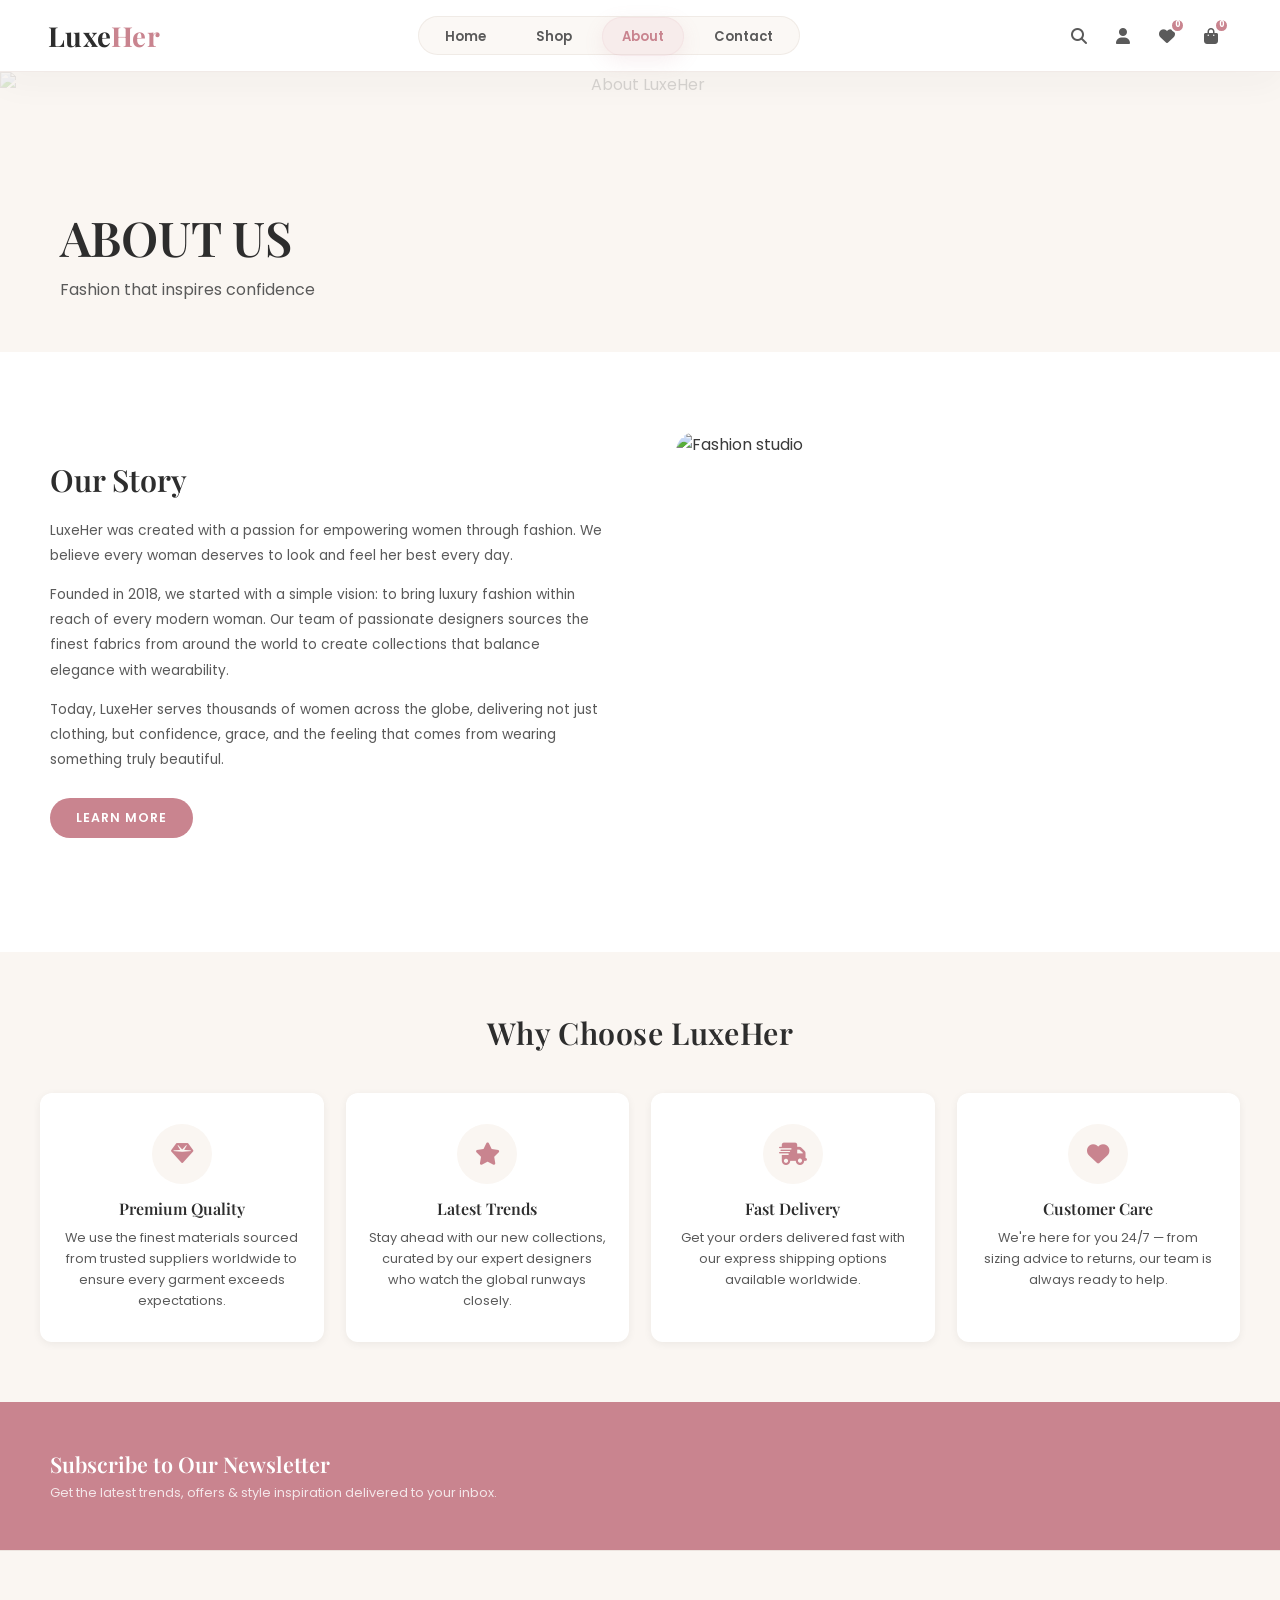
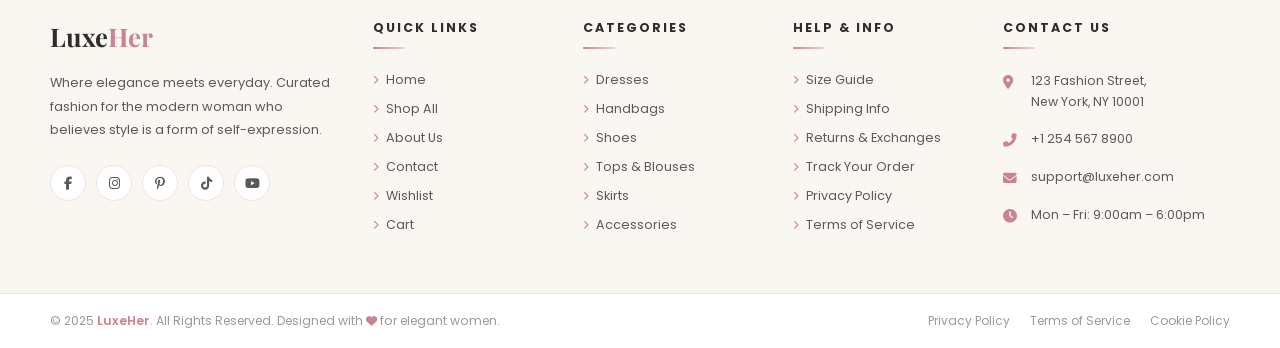
==== commit e3bfc31e: "add" ====
--- a/about.html
+++ b/about.html
@@ -19,7 +19,7 @@
     <li><a href="index.html#contact-section">Contact</a></li>
   </ul>
   <div class="nav-icons">
-    <a href="#"><i class="fas fa-search"></i></a>
+    <a href="search.html"><i class="fas fa-search"></i></a>
     <a href="#"><i class="fas fa-user"></i></a>
     <a href="wishlist.html" class="wishlist-icon" style="position:relative">
       <i class="fas fa-heart"></i>
--- a/css/style.css
+++ b/css/style.css
@@ -143,6 +143,62 @@
 .nav-icon-btn:hover { color: var(--rose); background: rgba(201,132,143,0.1); transform: translateY(-1px); }
 .nav-icon-btn.active-page { color: var(--rose); background: rgba(201,132,143,0.1); }
 
+/* ── Nav Search Bar ── */
+.nav-search-wrap {
+  position: relative;
+  display: flex;
+  align-items: center;
+}
+.nav-search-form {
+  display: flex;
+  align-items: center;
+  background: var(--beige);
+  border: 1.5px solid var(--border);
+  border-radius: var(--radius-pill);
+  padding: 5px 10px 5px 14px;
+  gap: 6px;
+  transition: border-color 0.25s ease, box-shadow 0.25s ease, width 0.3s ease;
+  width: 200px;
+  overflow: hidden;
+}
+.nav-search-form:focus-within {
+  border-color: var(--rose);
+  box-shadow: 0 0 0 3px rgba(201,132,143,0.12);
+  background: #fff;
+  width: 240px;
+}
+.nav-search-icon { color: var(--light-text); font-size: 0.78rem; flex-shrink: 0; transition: color 0.2s; }
+.nav-search-form:focus-within .nav-search-icon { color: var(--rose); }
+.nav-search-input {
+  flex: 1;
+  border: none;
+  outline: none;
+  font-family: inherit;
+  font-size: 0.78rem;
+  color: var(--dark);
+  background: transparent;
+  min-width: 0;
+}
+.nav-search-input::placeholder { color: #bbb; }
+.nav-search-submit {
+  background: none;
+  border: none;
+  cursor: pointer;
+  color: var(--light-text);
+  font-size: 0.72rem;
+  padding: 3px 4px;
+  border-radius: 50%;
+  display: flex;
+  align-items: center;
+  justify-content: center;
+  transition: color 0.2s, background 0.2s;
+  flex-shrink: 0;
+}
+.nav-search-submit:hover { color: var(--rose); background: rgba(201,132,143,0.1); }
+@media (max-width: 900px) {
+  .nav-search-wrap { display: none; }
+}
+
 .cart-count, .wishlist-count {
   position: absolute; top: 3px; right: 3px;
   background: var(--rose); color: #fff;
@@ -274,7 +330,10 @@
    SHOP BY CATEGORY
 ════════════════════════════ */
 .categories { padding: 80px 0; background: #fff; }
-.categories-grid { display: grid; grid-template-columns: repeat(3,1fr); gap: 18px; }
+.categories-grid { display: grid; grid-template-columns: repeat(4,1fr); gap: 18px; }
+@media (max-width: 1024px) { .categories-grid { grid-template-columns: repeat(3,1fr); } }
+@media (max-width: 768px)  { .categories-grid { grid-template-columns: repeat(2,1fr); } }
+@media (max-width: 480px)  { .categories-grid { grid-template-columns: 1fr 1fr; } }
 .category-card { position: relative; border-radius: var(--radius-md); overflow: hidden; cursor: pointer; box-shadow: var(--shadow-sm); transition: box-shadow var(--transition), transform var(--transition); }
 .category-card:hover { box-shadow: var(--shadow-md); transform: translateY(-5px); }
 .category-card img { width: 100%; height: 300px; object-fit: cover; transition: transform 0.7s ease; }
